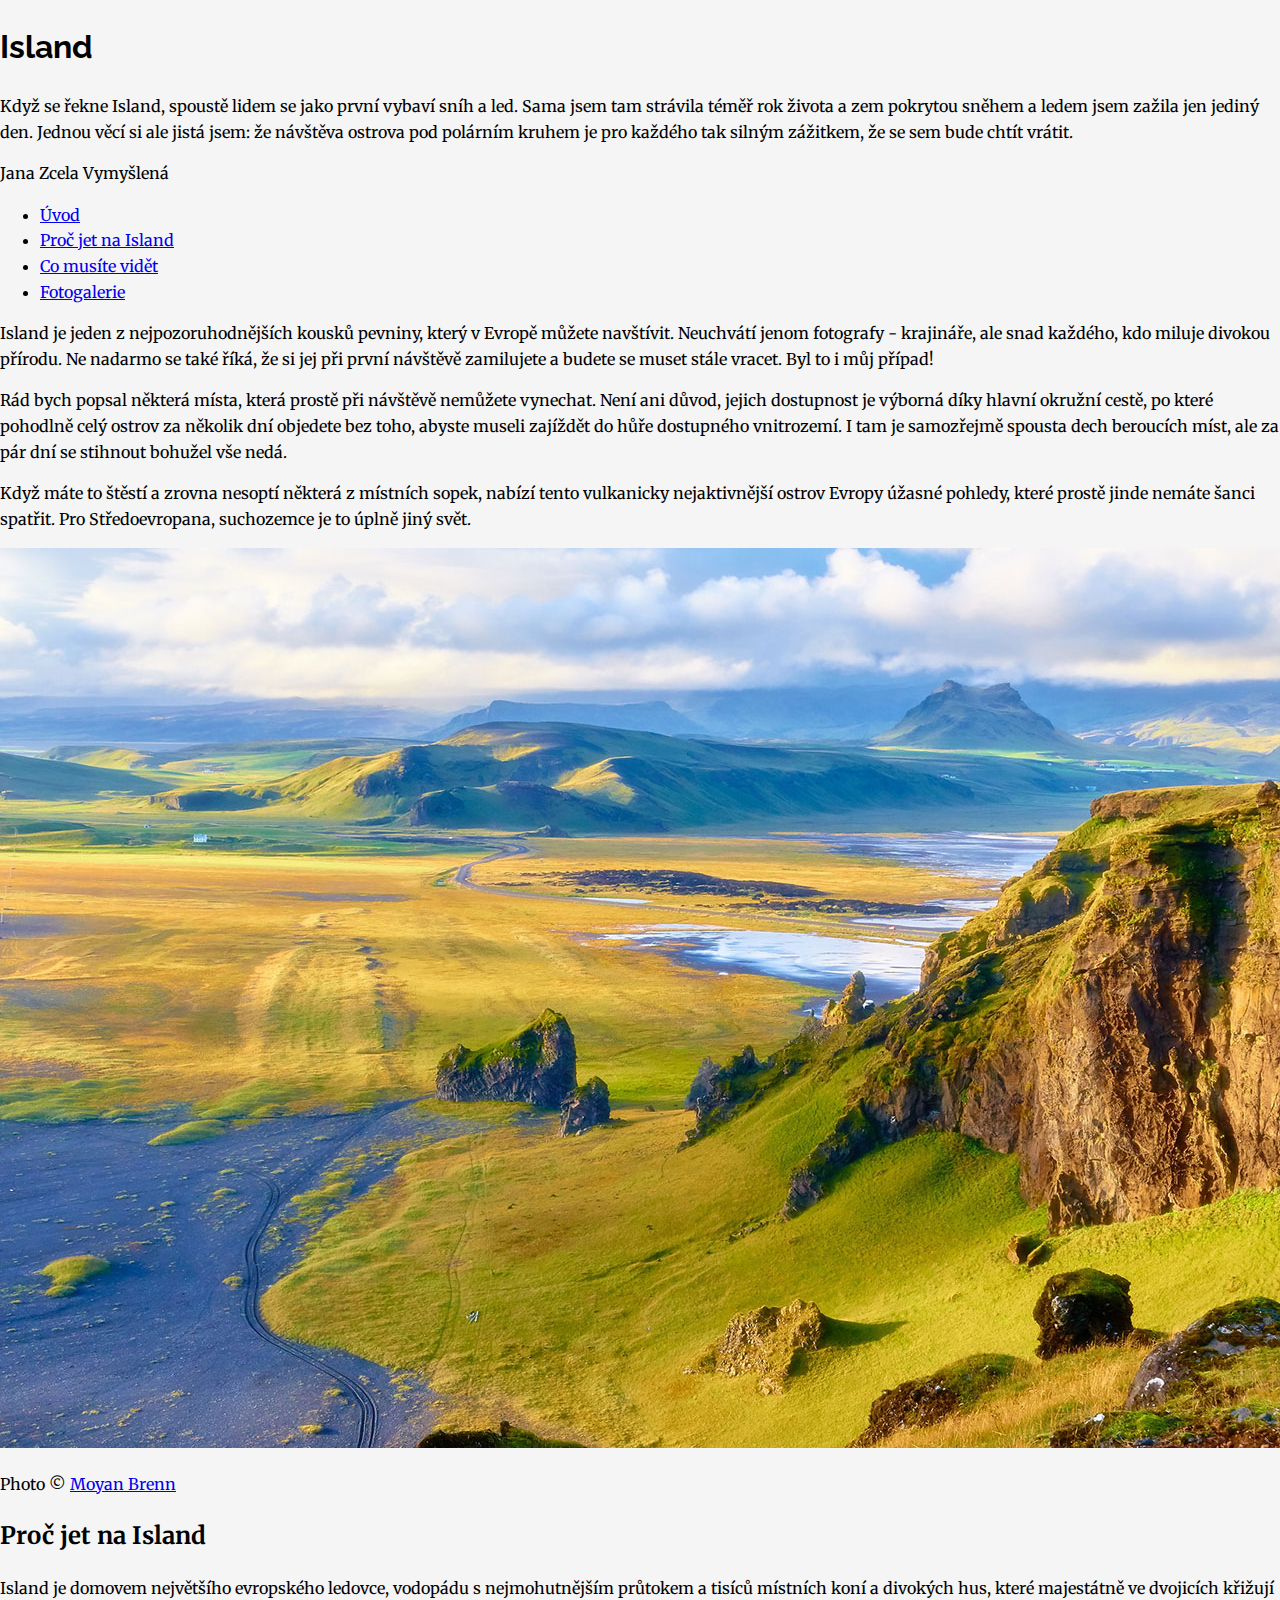
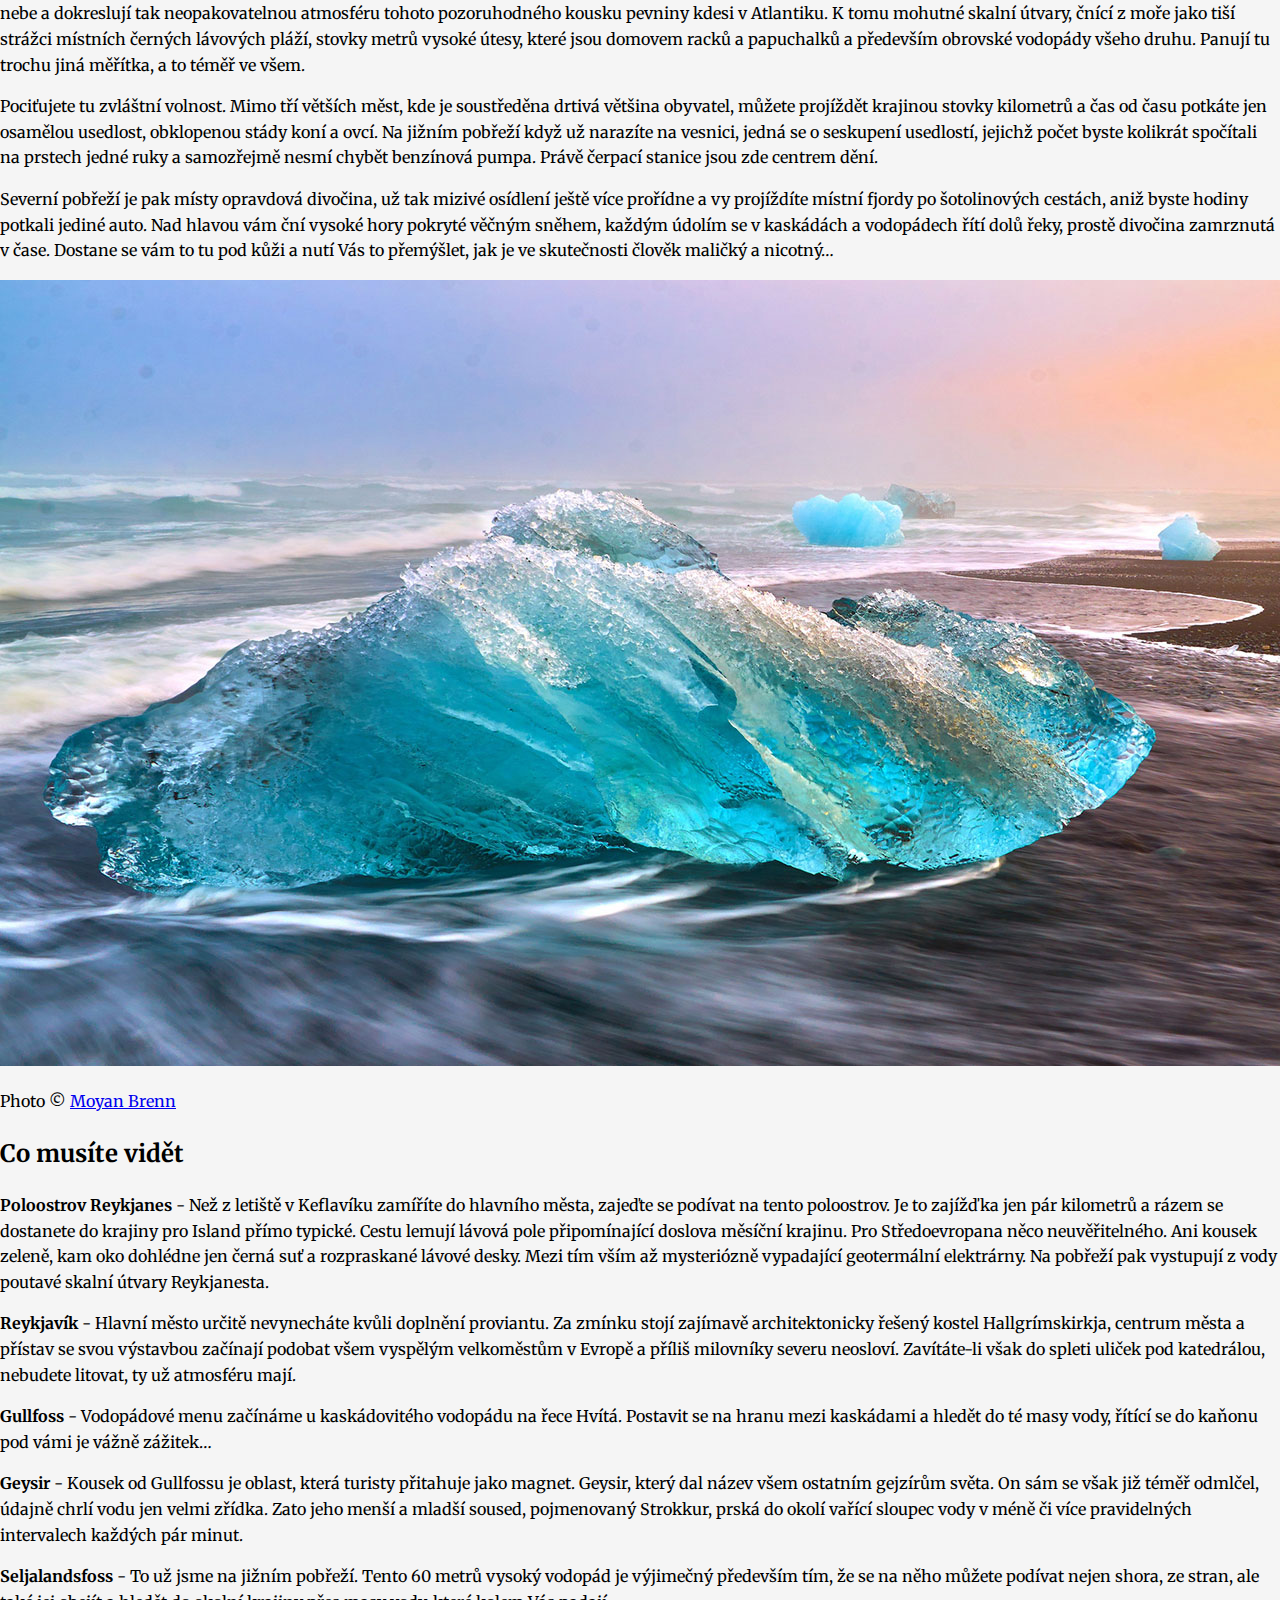
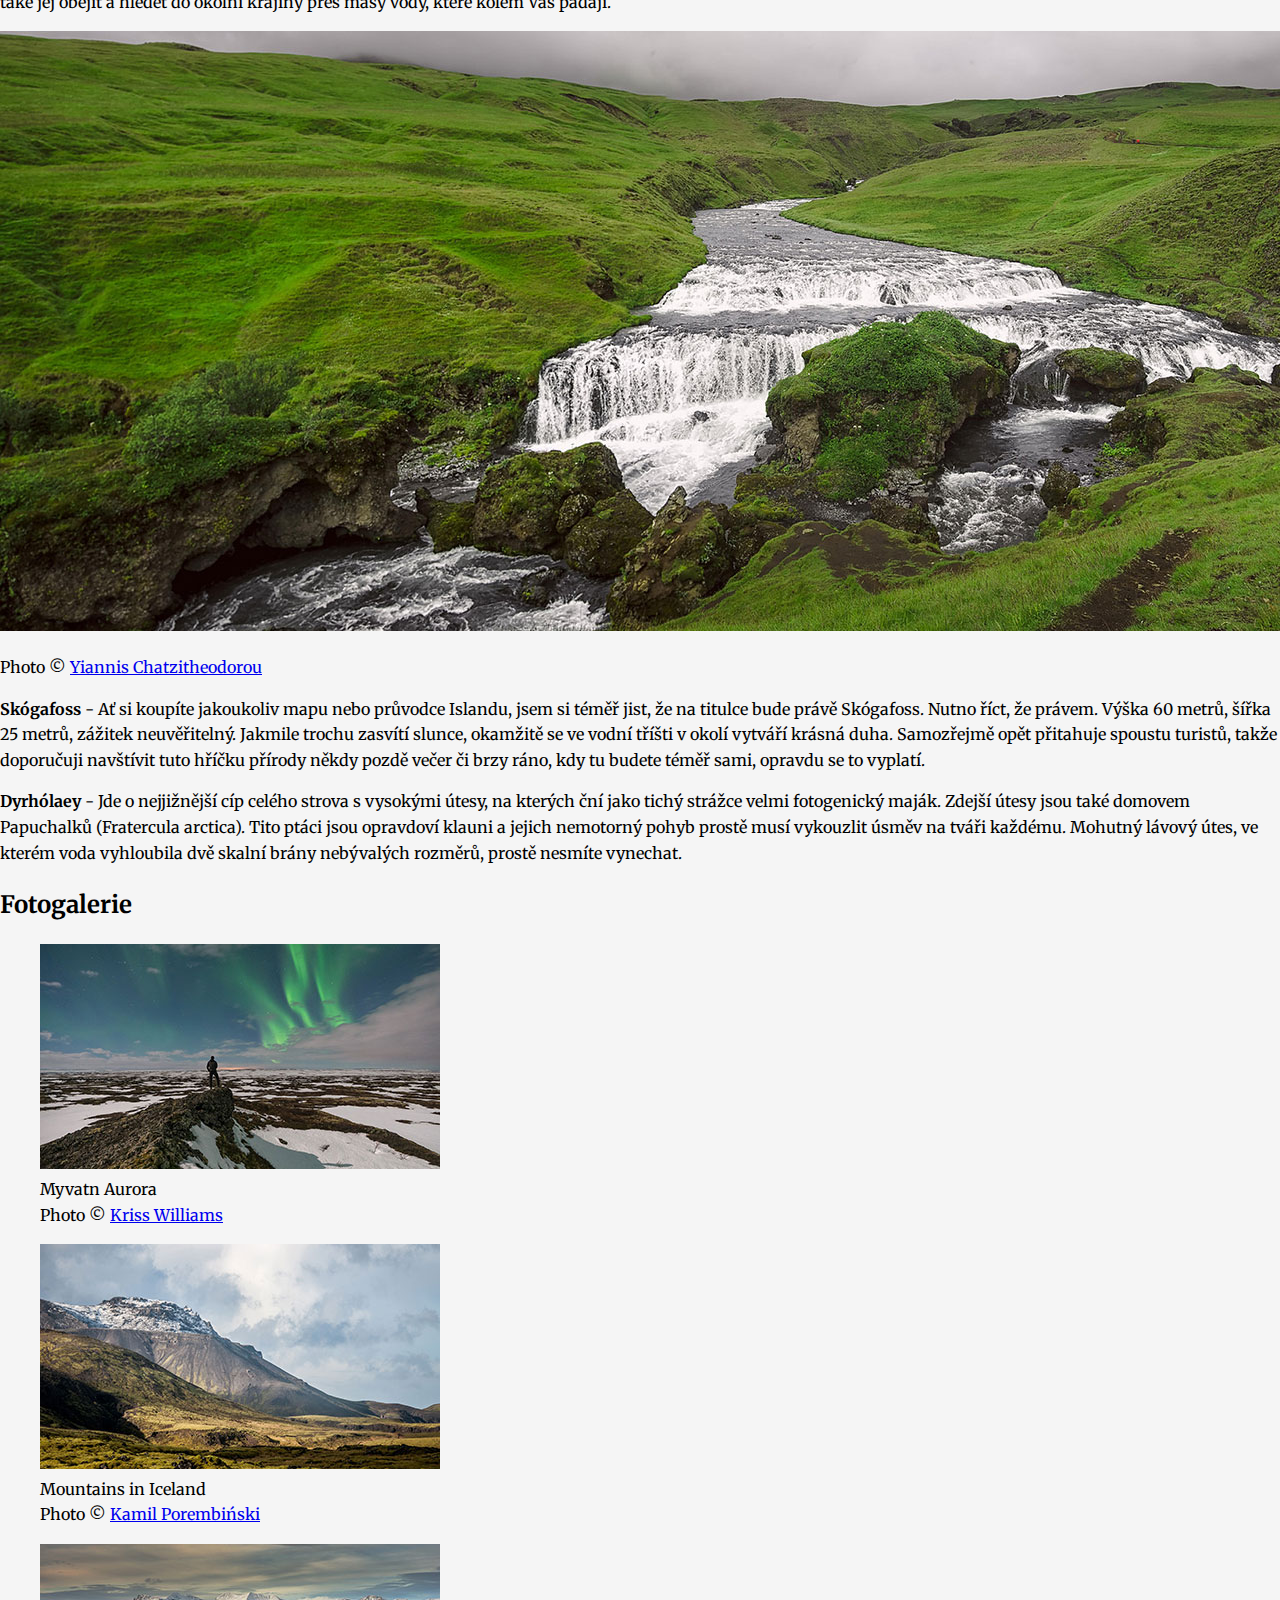
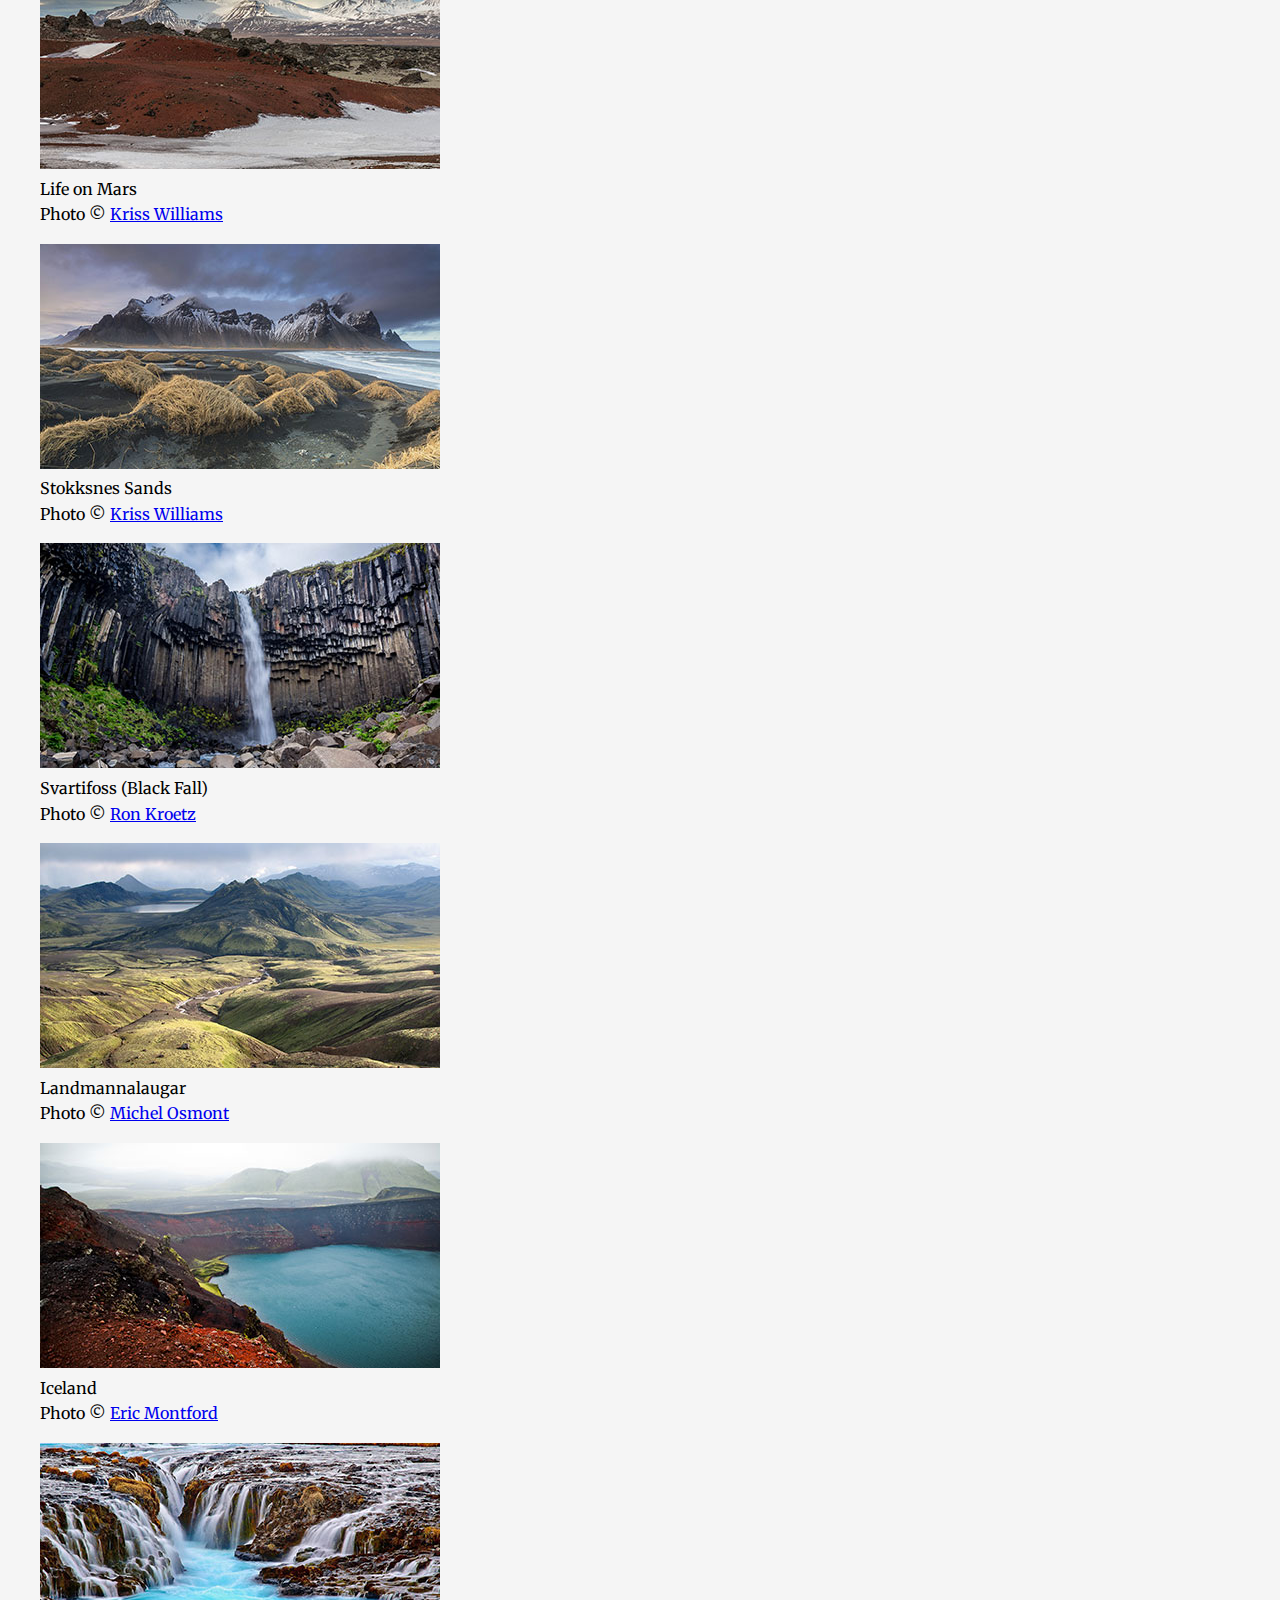
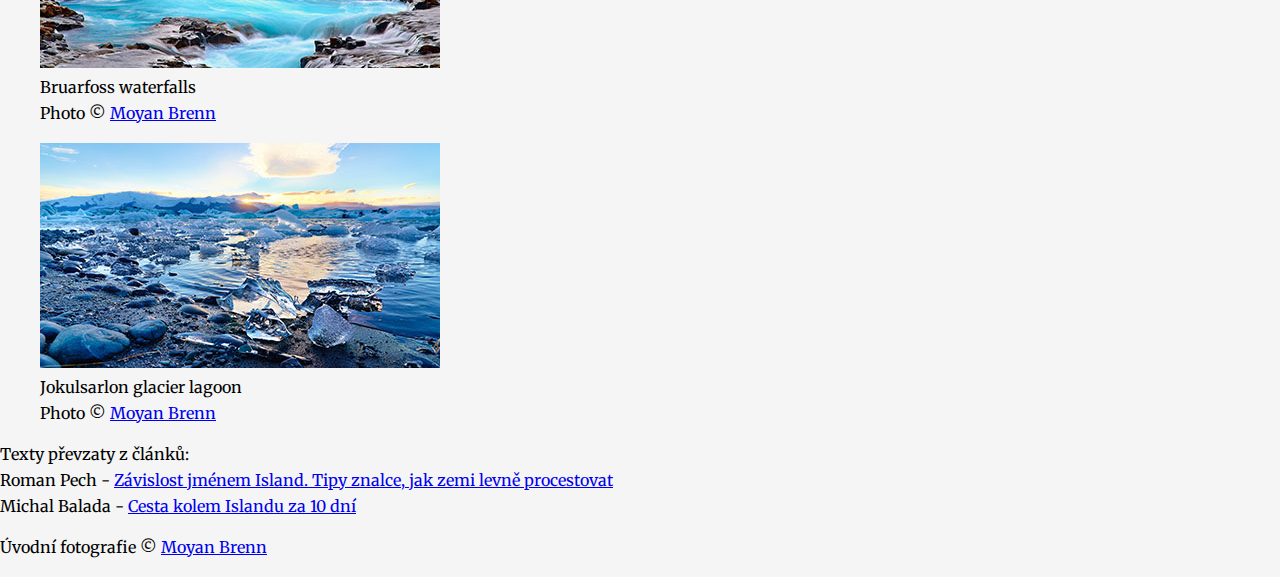
==== zadani/soft/index.html @ 51815bd0 "Initial commit" ====
<!DOCTYPE html>
<html>
    <head>
        <meta charset="utf-8">
        <meta name="viewport" content="width=device-width, initial-scale=1">
        <title>Cestování po Islandu</title>
        <link href="https://fonts.googleapis.com/css?family=Merriweather:400,400i|Raleway:400,700" rel="stylesheet">
        <link rel="stylesheet" href="style.css">
    </head>
    <body>


        <!-- hlavička -->

        <h1 class="titulek">Island</h1>

        <p class="perex">Když se řekne Island, spoustě lidem se jako první vybaví sníh a led. Sama jsem tam strávila téměř rok života a zem pokrytou sněhem a ledem jsem zažila jen jediný den. Jednou věcí si ale jistá jsem: že návštěva ostrova pod polárním kruhem je pro každého tak silným zážitkem, že se sem bude chtít vrátit.</p>

        <p class="autor">Jana Zcela Vymyšlená</p>




        <!-- menu -->

        <ul class="menu">
            <li><a href="#">Úvod</a></li>
            <li><a href="#">Proč jet na Island</a></li>
            <li><a href="#">Co musíte vidět</a></li>
            <li><a href="#">Fotogalerie</a></li>
        </ul>



        <!-- sekce Úvod -->

        <p>Island je jeden z nejpozoruhodnějších kousků pevniny, který v Evropě můžete navštívit. Neuchvátí jenom fotografy - krajináře, ale snad každého, kdo miluje divokou přírodu. Ne nadarmo se také říká, že si jej při první návštěvě zamilujete a budete se muset stále vracet. Byl to i můj případ!</p>

        <p>Rád bych popsal některá místa, která prostě při návštěvě nemůžete vynechat. Není ani důvod, jejich dostupnost je výborná díky hlavní okružní cestě, po které pohodlně celý ostrov za několik dní objedete bez toho, abyste museli zajíždět do hůře dostupného vnitrozemí. I tam je samozřejmě spousta dech beroucích míst, ale za pár dní se stihnout bohužel vše nedá.</p>

        <p>Když máte to štěstí a zrovna nesoptí některá z místních sopek, nabízí tento vulkanicky nejaktivnější ostrov Evropy úžasné pohledy, které prostě jinde nemáte šanci spatřit. Pro Středoevropana, suchozemce je to úplně jiný svět.</p>


        <img src="../../images/island1.jpg" alt="Island">
        <p class="popisek">
            Photo &copy; <a href="https://flic.kr/p/yFnyAT">Moyan Brenn</a>
        </p>


        <!-- sekce Proč -->

        <h2>Proč jet na Island</h2>

        <p>Island je domovem největšího evropského ledovce, vodopádu s nejmohutnějším průtokem a tisíců místních koní a divokých hus, které majestátně ve dvojicích křižují nebe a dokreslují tak neopakovatelnou atmosféru tohoto pozoruhodného kousku pevniny kdesi v Atlantiku. K tomu mohutné skalní útvary, čnící z moře jako tiší strážci místních černých lávových pláží, stovky metrů vysoké útesy, které jsou domovem racků a papuchalků a především obrovské vodopády všeho druhu. Panují tu trochu jiná měřítka, a to téměř ve všem.</p>

        <p>Pociťujete tu zvláštní volnost. Mimo tří větších měst, kde je soustředěna drtivá většina obyvatel, můžete projíždět krajinou stovky kilometrů a čas od času potkáte jen osamělou usedlost, obklopenou stády koní a ovcí. Na jižním pobřeží když už narazíte na vesnici, jedná se o seskupení usedlostí, jejichž počet byste kolikrát spočítali na prstech jedné ruky a samozřejmě nesmí chybět benzínová pumpa. Právě čerpací stanice jsou zde centrem dění.</p>

        <p>Severní pobřeží je pak místy opravdová divočina, už tak mizivé osídlení ještě více prořídne a vy projíždíte místní fjordy po šotolinových cestách, aniž byste hodiny potkali jediné auto. Nad hlavou vám ční vysoké hory pokryté věčným sněhem, každým údolím se v kaskádách a vodopádech řítí dolů řeky, prostě divočina zamrznutá v čase. Dostane se vám to tu pod kůži a nutí Vás to přemýšlet, jak je ve skutečnosti člověk maličký a nicotný&hellip;</p>


        <img src="../../images/island2.jpg" alt="Island">
        <p class="popisek">
            Photo &copy; <a href="https://flic.kr/p/yiAg2h">Moyan Brenn</a>
        </p>


        <!-- sekce Co musíte vidět -->

        <h2>Co musíte vidět</h2>

        <p><strong>Poloostrov Reykjanes</strong> - Než z letiště v Keflavíku zamíříte do hlavního města, zajeďte se podívat na tento poloostrov. Je to zajížďka jen pár kilometrů a rázem se dostanete do krajiny pro Island přímo typické. Cestu lemují lávová pole připomínající doslova měsíční krajinu. Pro Středoevropana něco neuvěřitelného. Ani kousek zeleně, kam oko dohlédne jen černá suť a rozpraskané lávové desky. Mezi tím vším až mysteriózně vypadající geotermální elektrárny. Na pobřeží pak vystupují z vody poutavé skalní útvary Reykjanesta.</p>

        <p><strong>Reykjavík</strong> - Hlavní město určitě nevynecháte kvůli doplnění proviantu. Za zmínku stojí zajímavě architektonicky řešený kostel Hallgrímskirkja, centrum města a přístav se svou výstavbou začínají podobat všem vyspělým velkoměstům v Evropě a příliš milovníky severu neosloví. Zavítáte-li však do spleti uliček pod katedrálou, nebudete litovat, ty už atmosféru mají.</p>

        <p><strong>Gullfoss</strong> - Vodopádové menu začínáme u kaskádovitého vodopádu na řece Hvítá. Postavit se na hranu mezi kaskádami a hledět do té masy vody, řítící se do kaňonu pod vámi je vážně zážitek&hellip;</p>

        <p><strong>Geysir</strong> - Kousek od Gullfossu je oblast, která turisty přitahuje jako magnet. Geysir, který dal název všem ostatním gejzírům světa. On sám se však již téměř odmlčel, údajně chrlí vodu jen velmi zřídka. Zato jeho menší a mladší soused, pojmenovaný Strokkur, prská do okolí vařící sloupec vody v méně či více pravidelných intervalech každých pár minut.</p>

        <p><strong>Seljalandsfoss</strong> - To už jsme na jižním pobřeží. Tento 60 metrů vysoký vodopád je výjimečný především tím, že se na něho můžete podívat nejen shora, ze stran, ale také jej obejít a hledět do okolní krajiny přes masy vody, které kolem Vás padají.</p>

        <img src="../../images/island3.jpg" alt="Island">
        <p class="popisek">
            Photo &copy; <a href="https://flic.kr/p/LfcKHP">Yiannis Chatzitheodorou</a>
        </p>


        <!-- změna strany, aby to celé bylo hezčí :) -->

        <p><strong>Skógafoss</strong> - Ať si koupíte jakoukoliv mapu nebo průvodce Islandu, jsem si téměř jist, že na titulce bude právě Skógafoss. Nutno říct, že právem. Výška 60 metrů, šířka 25 metrů, zážitek neuvěřitelný. Jakmile trochu zasvítí slunce, okamžitě se ve vodní tříšti v okolí vytváří krásná duha. Samozřejmě opět přitahuje spoustu turistů, takže doporučuji navštívit tuto hříčku přírody někdy pozdě večer či brzy ráno, kdy tu budete téměř sami, opravdu se to vyplatí.</p>

        <p><strong>Dyrhólaey</strong> - Jde o nejjižnější cíp celého strova s vysokými útesy, na kterých ční jako tichý strážce velmi fotogenický maják. Zdejší útesy jsou také domovem Papuchalků (Fratercula arctica). Tito ptáci jsou opravdoví klauni a jejich nemotorný pohyb prostě musí vykouzlit úsměv na tváři každému. Mohutný lávový útes, ve kterém voda vyhloubila dvě skalní brány nebývalých rozměrů, prostě nesmíte vynechat.</p>



        <!-- sekce Fotogalerie -->

        <h2>Fotogalerie</h2>

        <section class="galerie">

            <figure class="foto">
                <img src="../../images/nahled1.jpg" alt="Myvatn Aurora">
                <figcaption class="popisek">
                    Myvatn Aurora<br>
                    <span class="popisek-copy">Photo &copy; <a href="https://flic.kr/p/GN5utm">Kriss Williams</a></span>
                </figcaption>
            </figure>

            <figure class="foto">
                <img src="../../images/nahled2.jpg" alt="Mountains in Iceland">
                <figcaption class="popisek">
                    Mountains in Iceland<br>
                    <span class="popisek-copy">Photo &copy; <a href="https://flic.kr/p/qCC5fd">Kamil Porembiński</a></span>
                </figcaption>
            </figure>

            <figure class="foto">
                <img src="../../images/nahled3.jpg" alt="Life on Mars">
                <figcaption class="popisek">
                    Life on Mars<br>
                    <span class="popisek-copy">Photo &copy; <a href="https://flic.kr/p/DrxutX">Kriss Williams</a></span>
                </figcaption>
            </figure>

            <figure class="foto">
                <img src="../../images/nahled4.jpg" alt="Stokksnes Sands">
                <figcaption class="popisek">
                    Stokksnes Sands<br>
                    <span class="popisek-copy">Photo &copy; <a href="https://flic.kr/p/vzopTG">Kriss Williams</a></span>
                </figcaption>
            </figure>

            <figure class="foto">
                <img src="../../images/nahled5.jpg" alt="Svartifoss (Black Fall)">
                <figcaption class="popisek">
                    Svartifoss (Black Fall)<br>
                    <span class="popisek-copy">Photo &copy; <a href="https://flic.kr/p/v5Butv">Ron Kroetz</a></span>
                </figcaption>
            </figure>

            <figure class="foto">
                <img src="../../images/nahled6.jpg" alt="Landmannalaugar">
                <figcaption class="popisek">
                    Landmannalaugar<br>
                    <span class="popisek-copy">Photo &copy; <a href="https://flic.kr/p/2SWHDd">Michel Osmont</a></span>
                </figcaption>
            </figure>

            <figure class="foto">
                <img src="../../images/nahled7.jpg" alt="Iceland">
                <figcaption class="popisek">
                    Iceland<br>
                    <span class="popisek-copy">Photo &copy; <a href="https://flic.kr/p/aaqZLk">Eric Montford</a></span>
                </figcaption>
            </figure>

            <figure class="foto">
                <img src="../../images/nahled8.jpg" alt="Bruarfoss waterfalls">
                <figcaption class="popisek">
                    Bruarfoss waterfalls<br>
                    <span class="popisek-copy">Photo &copy; <a href="https://flic.kr/p/nuUQM7">Moyan Brenn</a></span>
                </figcaption>
            </figure>

            <figure class="foto">
                <img src="../../images/nahled9.jpg" alt="Jokulsarlon glacier lagoon">
                <figcaption class="popisek">
                    Jokulsarlon glacier lagoon<br>
                    <span class="popisek-copy">Photo &copy; <a href="https://flic.kr/p/getEgS">Moyan Brenn</a></span>
                </figcaption>
            </figure>

        </section><!-- konec .galerie -->



        <!-- patička -->

        <p>
            Texty převzaty z článků:<br>
            Roman Pech - <a href="http://cestovani.idnes.cz/island-a-roman-pech-0nh-/kolem-sveta.aspx?c=A140519_125122_kolem-sveta_tom">Závislost jménem Island. Tipy znalce, jak zemi levně procestovat</a><br>
            Michal Balada - <a href="http://www.pohora.cz/tipy-na-vylety/16352-cesta-kolem-islandu-za-10-dni/">Cesta kolem Islandu za 10 dní</a>
        </p>
        <p>
            Úvodní fotografie &copy; <a href="https://flic.kr/p/gett4S">Moyan Brenn</a>
        </p>


    </body>
</html>
---- zadani/soft/style.css ----
/* nejsme vcerejsi, pouzivame moderni box model */
*, ::after, ::before { box-sizing: border-box; }

/*
 BARVY
 pozadi           #f5f5f5
 dekorace nadpisů #629edb
*/


body {
    margin: 0;
    padding: 0;
    background-color: #f5f5f5;
    font-family: 'Merriweather', serif;
    font-size: 16px;
    line-height: 1.6;
}


/* HLAVICKA */

.titulek {
    font-family: 'Raleway', serif;
}


/* MENU */




/* OBSAH */




/* FOTOGALERIE */




/* PATICKA */
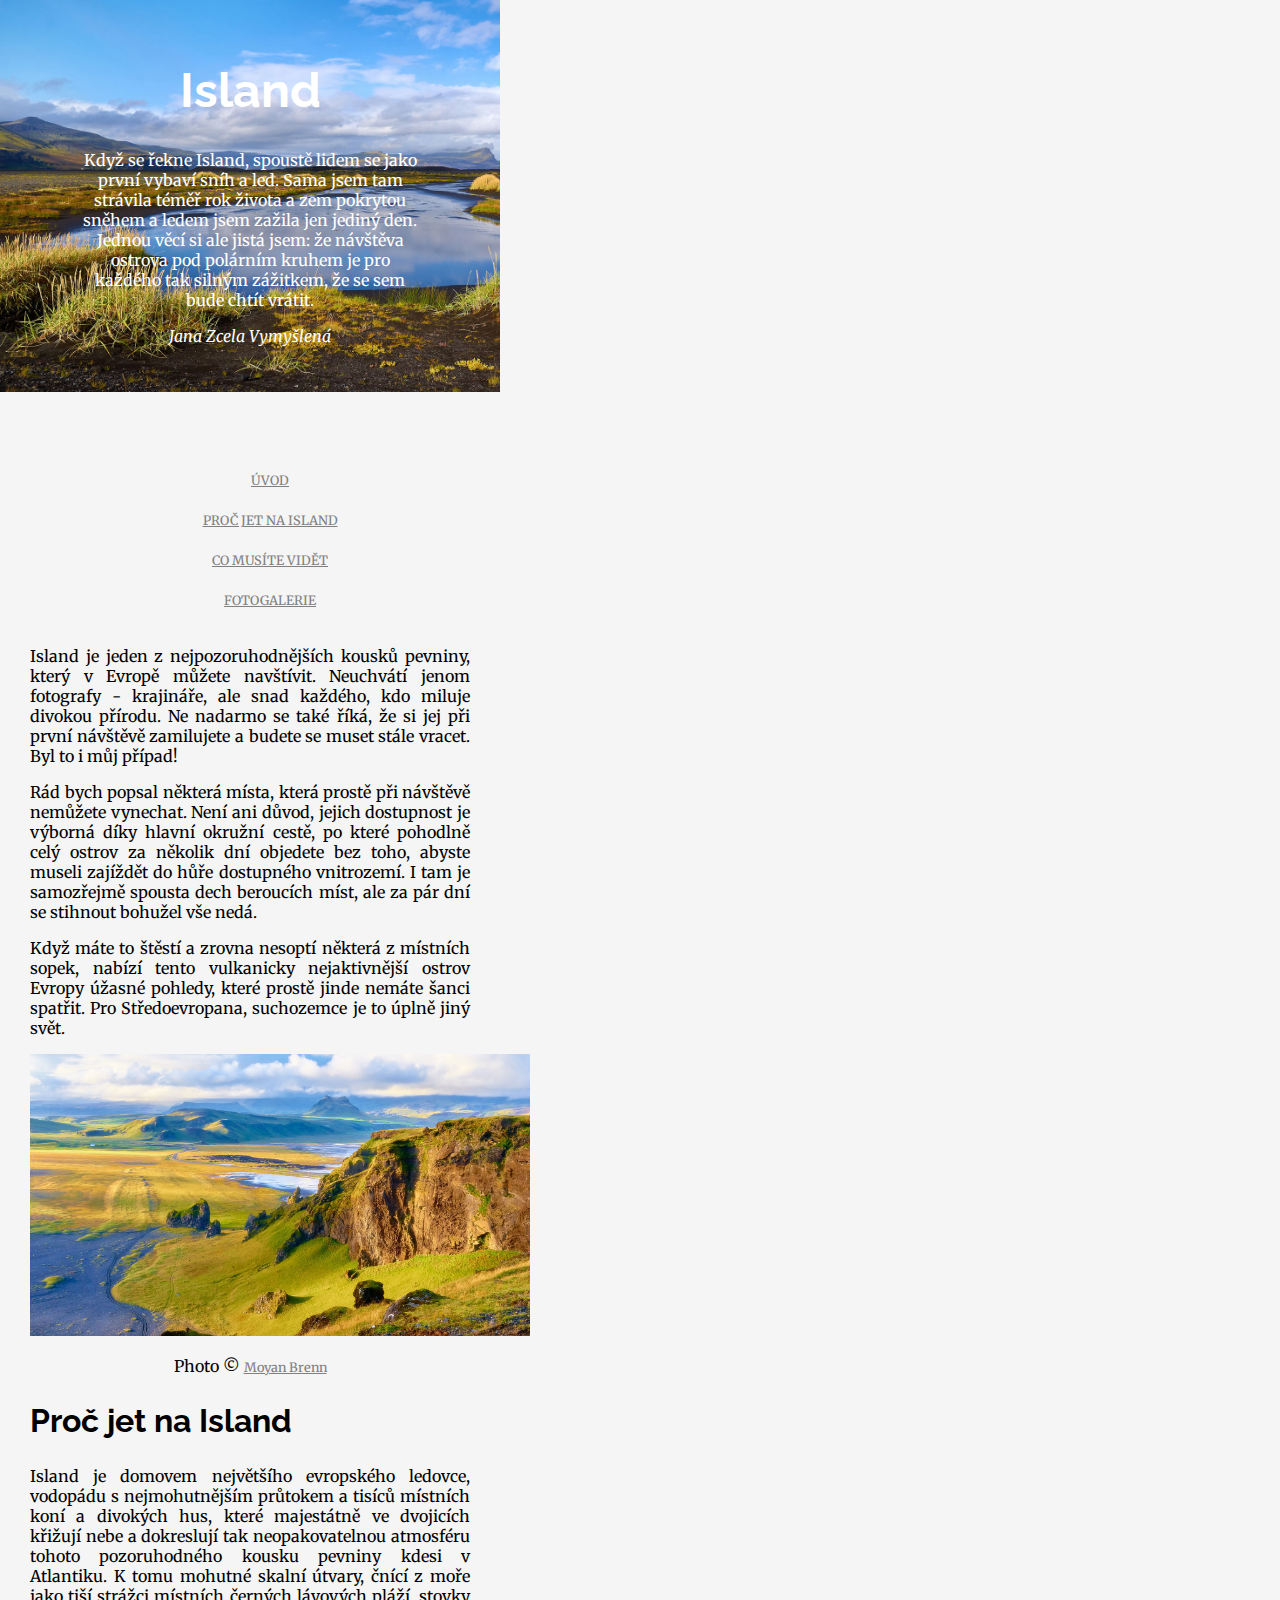
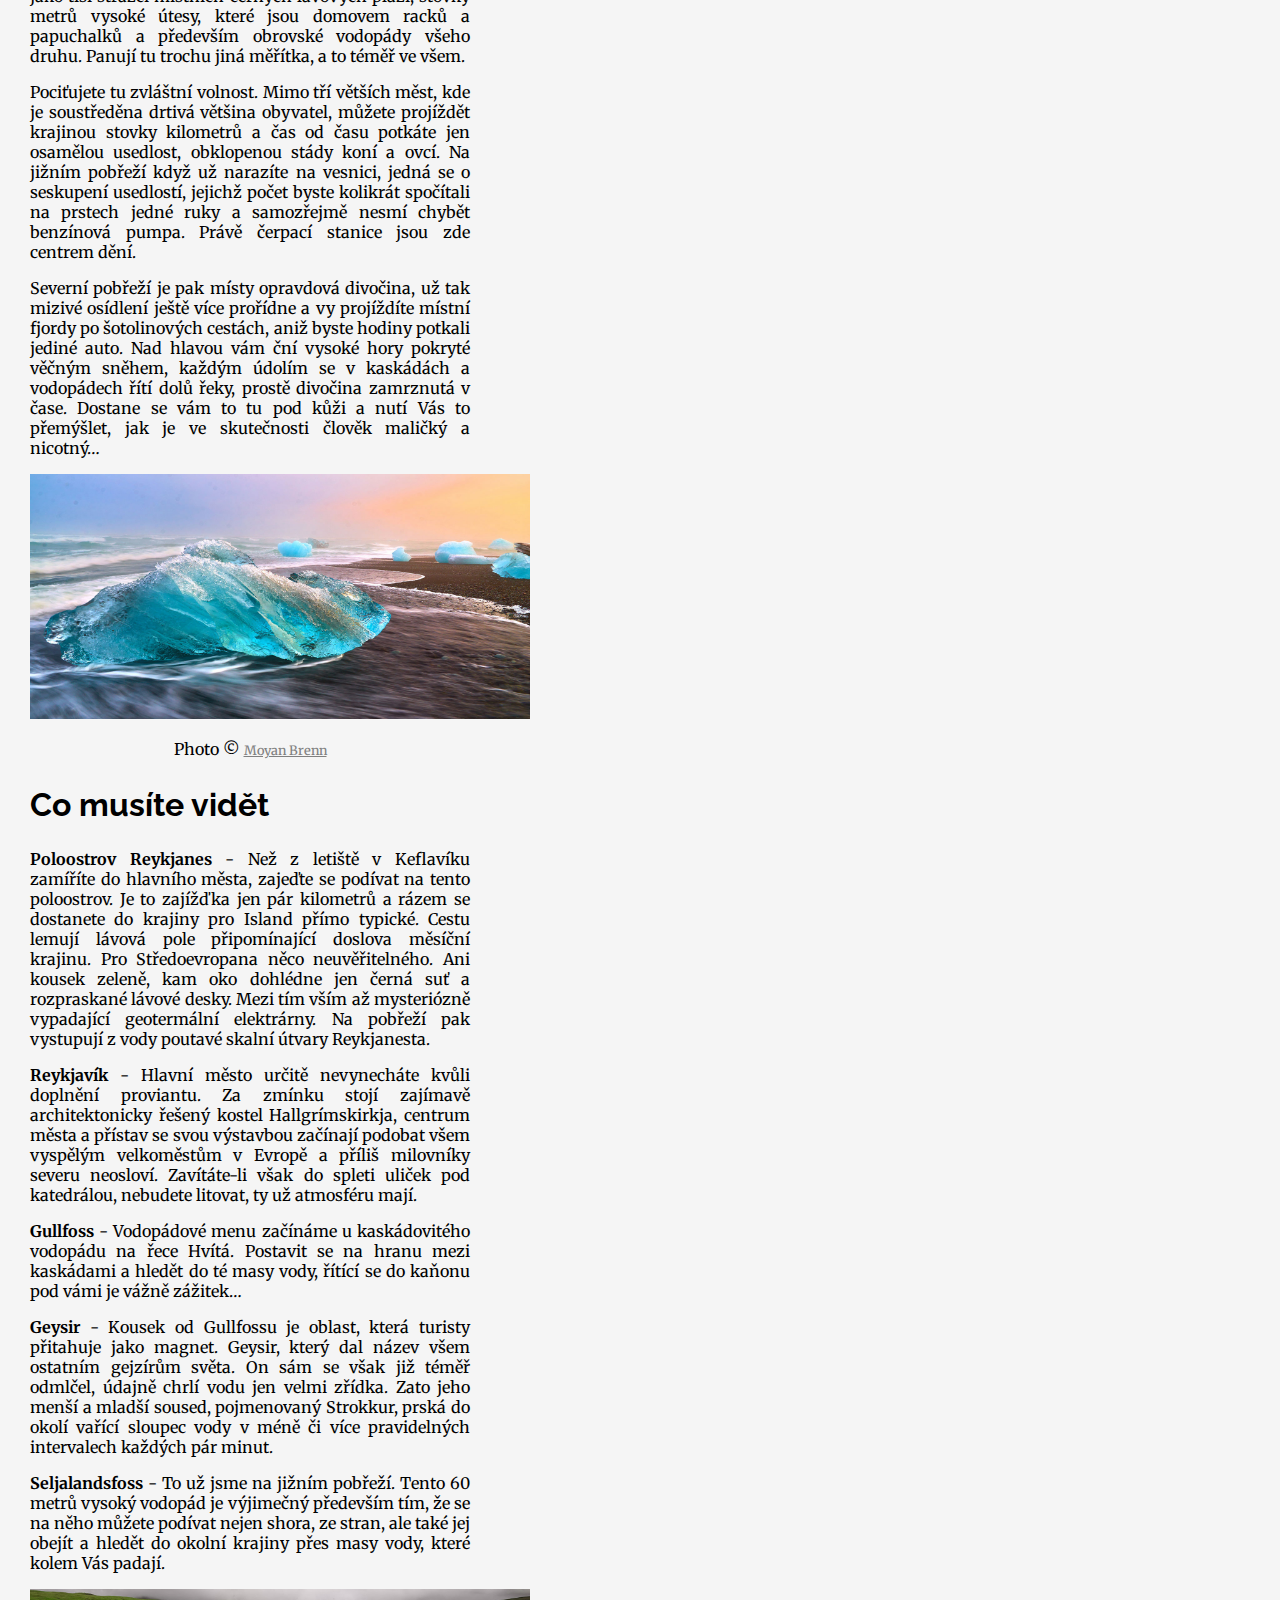
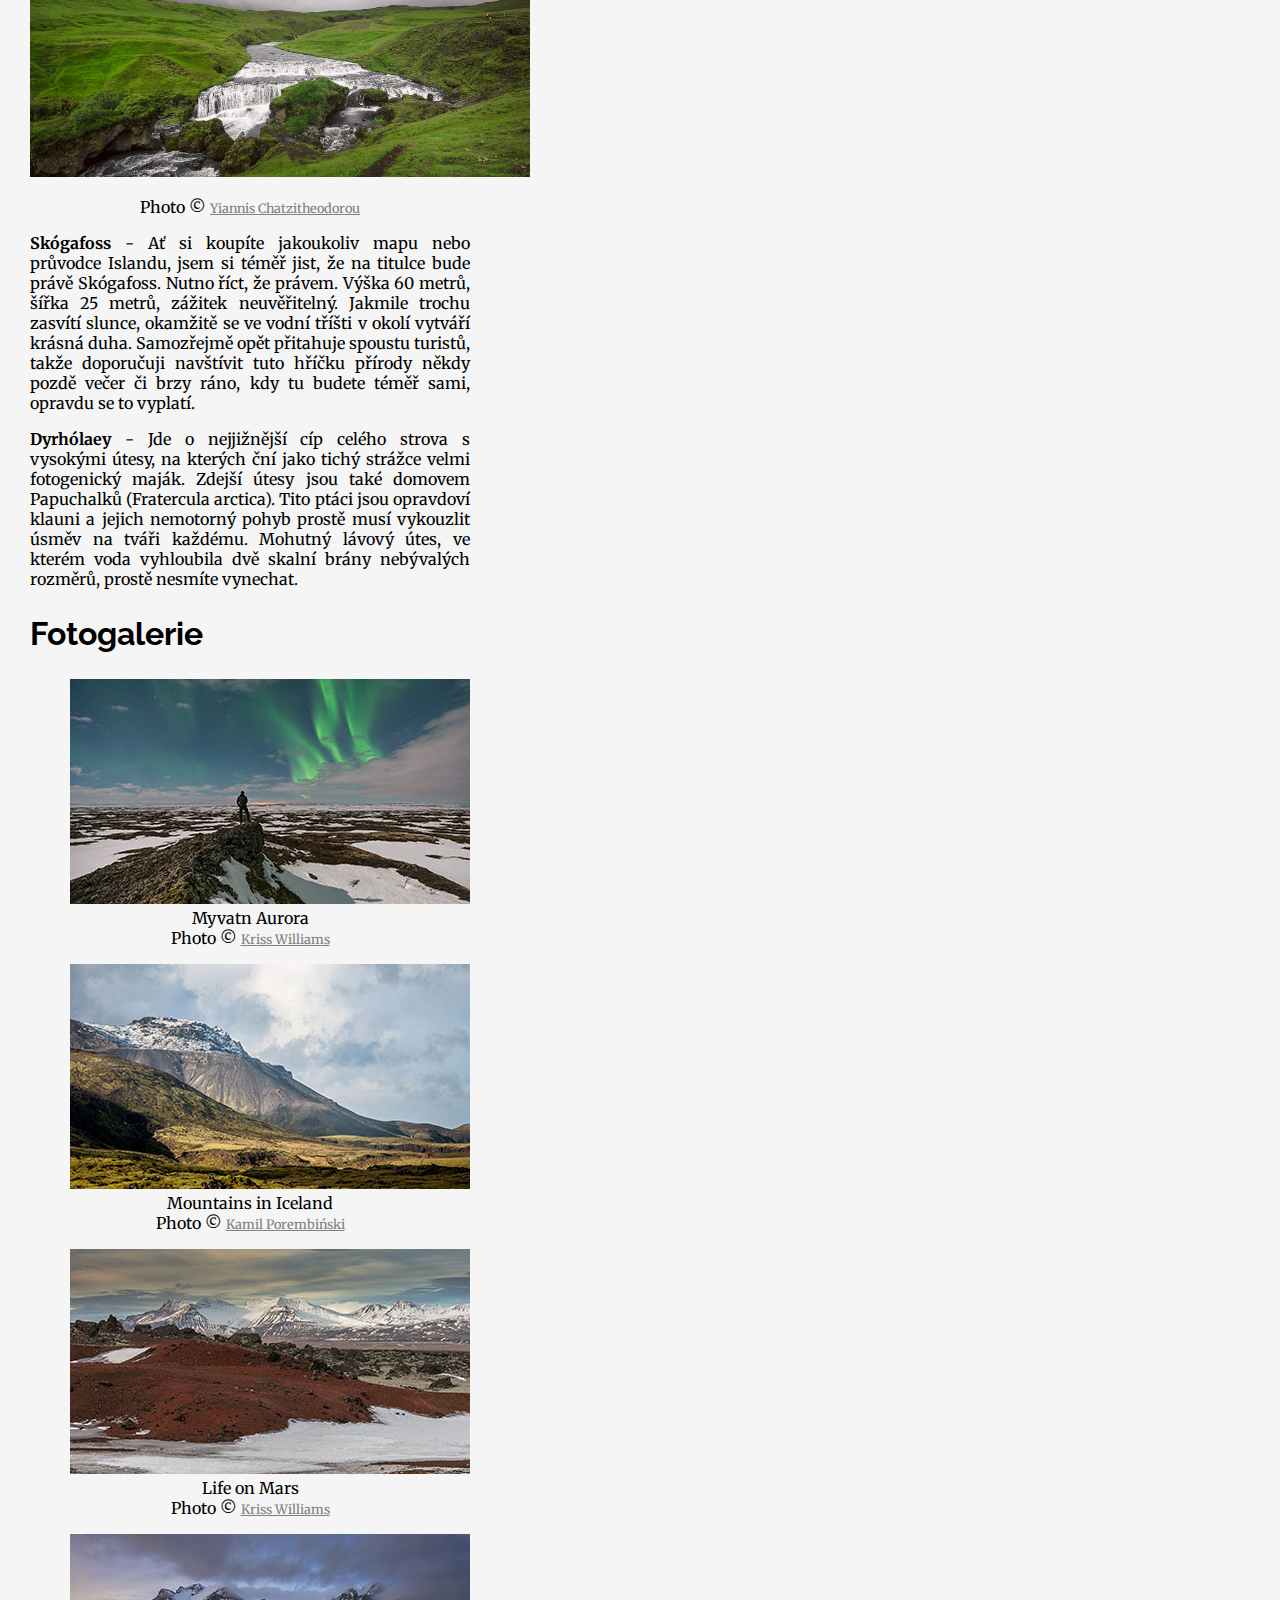
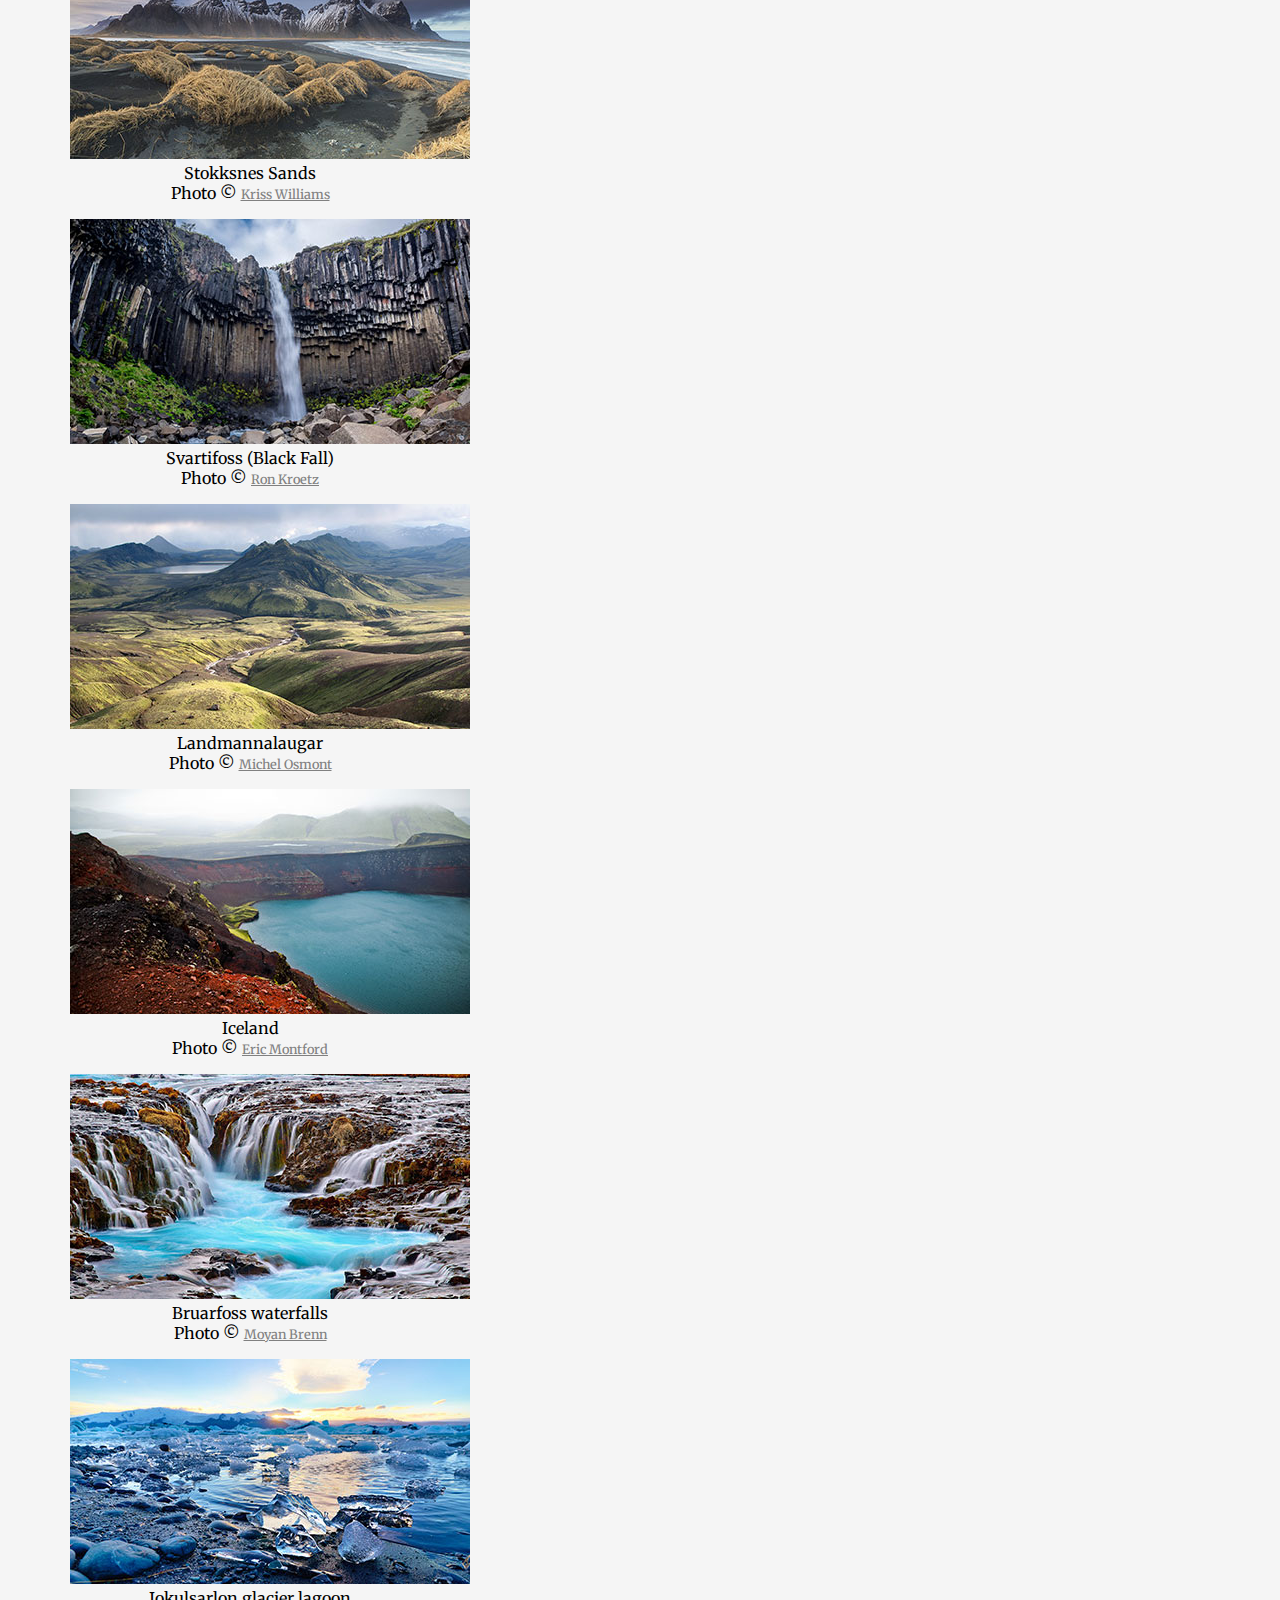
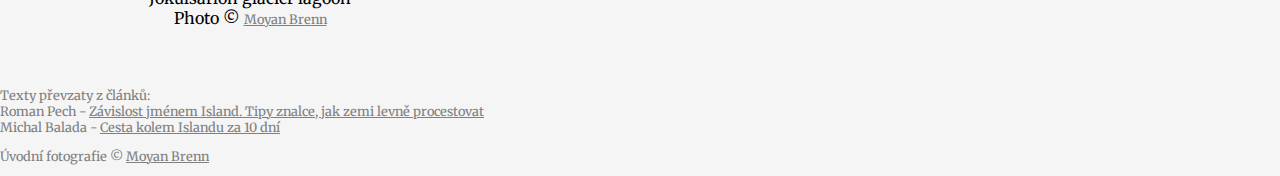
==== commit faacc553: "rozpracovane" ====
--- a/zadani/soft/index.html
+++ b/zadani/soft/index.html
@@ -7,30 +7,35 @@
         <link href="https://fonts.googleapis.com/css?family=Merriweather:400,400i|Raleway:400,700" rel="stylesheet">
         <link rel="stylesheet" href="style.css">
     </head>
-    <body>
 
 
         <!-- hlavička -->
-
+   <header> 
         <h1 class="titulek">Island</h1>
 
         <p class="perex">Když se řekne Island, spoustě lidem se jako první vybaví sníh a led. Sama jsem tam strávila téměř rok života a zem pokrytou sněhem a ledem jsem zažila jen jediný den. Jednou věcí si ale jistá jsem: že návštěva ostrova pod polárním kruhem je pro každého tak silným zážitkem, že se sem bude chtít vrátit.</p>
 
+       
         <p class="autor">Jana Zcela Vymyšlená</p>
-
+    </header>
 
 
 
         <!-- menu -->
+    <main>
+
+    <nav>
 
         <ul class="menu">
             <li><a href="#">Úvod</a></li>
-            <li><a href="#">Proč jet na Island</a></li>
-            <li><a href="#">Co musíte vidět</a></li>
-            <li><a href="#">Fotogalerie</a></li>
+            <li><a href="#proc">Proč jet na Island</a></li>
+            <li><a href="#videt">Co musíte vidět</a></li>
+            <li><a href="#galerie">Fotogalerie</a></li>
         </ul>
-
-
+    
+    </nav> 
+
+    <article id="uvod" class="uvod">
 
         <!-- sekce Úvod -->
 
@@ -39,15 +44,17 @@
         <p>Rád bych popsal některá místa, která prostě při návštěvě nemůžete vynechat. Není ani důvod, jejich dostupnost je výborná díky hlavní okružní cestě, po které pohodlně celý ostrov za několik dní objedete bez toho, abyste museli zajíždět do hůře dostupného vnitrozemí. I tam je samozřejmě spousta dech beroucích míst, ale za pár dní se stihnout bohužel vše nedá.</p>
 
         <p>Když máte to štěstí a zrovna nesoptí některá z místních sopek, nabízí tento vulkanicky nejaktivnější ostrov Evropy úžasné pohledy, které prostě jinde nemáte šanci spatřit. Pro Středoevropana, suchozemce je to úplně jiný svět.</p>
-
-
-        <img src="../../images/island1.jpg" alt="Island">
+    
+    </article>
+    
+        <img src="../../images/island1.jpg" class="obr" alt="Island">
         <p class="popisek">
             Photo &copy; <a href="https://flic.kr/p/yFnyAT">Moyan Brenn</a>
         </p>
-
+    
 
         <!-- sekce Proč -->
+    <article id="proc" class="proc">
 
         <h2>Proč jet na Island</h2>
 
@@ -56,15 +63,18 @@
         <p>Pociťujete tu zvláštní volnost. Mimo tří větších měst, kde je soustředěna drtivá většina obyvatel, můžete projíždět krajinou stovky kilometrů a čas od času potkáte jen osamělou usedlost, obklopenou stády koní a ovcí. Na jižním pobřeží když už narazíte na vesnici, jedná se o seskupení usedlostí, jejichž počet byste kolikrát spočítali na prstech jedné ruky a samozřejmě nesmí chybět benzínová pumpa. Právě čerpací stanice jsou zde centrem dění.</p>
 
         <p>Severní pobřeží je pak místy opravdová divočina, už tak mizivé osídlení ještě více prořídne a vy projíždíte místní fjordy po šotolinových cestách, aniž byste hodiny potkali jediné auto. Nad hlavou vám ční vysoké hory pokryté věčným sněhem, každým údolím se v kaskádách a vodopádech řítí dolů řeky, prostě divočina zamrznutá v čase. Dostane se vám to tu pod kůži a nutí Vás to přemýšlet, jak je ve skutečnosti člověk maličký a nicotný&hellip;</p>
-
-
-        <img src="../../images/island2.jpg" alt="Island">
+    
+    </article>
+
+    
+        <img src="../../images/island2.jpg" class="obr" alt="Island">
         <p class="popisek">
             Photo &copy; <a href="https://flic.kr/p/yiAg2h">Moyan Brenn</a>
         </p>
-
+    
 
         <!-- sekce Co musíte vidět -->
+    <article id="videt" class="videt">
 
         <h2>Co musíte vidět</h2>
 
@@ -78,7 +88,7 @@
 
         <p><strong>Seljalandsfoss</strong> - To už jsme na jižním pobřeží. Tento 60 metrů vysoký vodopád je výjimečný především tím, že se na něho můžete podívat nejen shora, ze stran, ale také jej obejít a hledět do okolní krajiny přes masy vody, které kolem Vás padají.</p>
 
-        <img src="../../images/island3.jpg" alt="Island">
+        <img src="../../images/island3.jpg" class="obr" alt="Island">
         <p class="popisek">
             Photo &copy; <a href="https://flic.kr/p/LfcKHP">Yiannis Chatzitheodorou</a>
         </p>
@@ -90,13 +100,13 @@
 
         <p><strong>Dyrhólaey</strong> - Jde o nejjižnější cíp celého strova s vysokými útesy, na kterých ční jako tichý strážce velmi fotogenický maják. Zdejší útesy jsou také domovem Papuchalků (Fratercula arctica). Tito ptáci jsou opravdoví klauni a jejich nemotorný pohyb prostě musí vykouzlit úsměv na tváři každému. Mohutný lávový útes, ve kterém voda vyhloubila dvě skalní brány nebývalých rozměrů, prostě nesmíte vynechat.</p>
 
-
+    </article>
 
         <!-- sekce Fotogalerie -->
 
         <h2>Fotogalerie</h2>
 
-        <section class="galerie">
+        <section id="galerie" class="galerie">
 
             <figure class="foto">
                 <img src="../../images/nahled1.jpg" alt="Myvatn Aurora">
@@ -172,10 +182,10 @@
 
         </section><!-- konec .galerie -->
 
-
+    </main>
 
         <!-- patička -->
-
+    <footer>
         <p>
             Texty převzaty z článků:<br>
             Roman Pech - <a href="http://cestovani.idnes.cz/island-a-roman-pech-0nh-/kolem-sveta.aspx?c=A140519_125122_kolem-sveta_tom">Závislost jménem Island. Tipy znalce, jak zemi levně procestovat</a><br>
@@ -184,7 +194,7 @@
         <p>
             Úvodní fotografie &copy; <a href="https://flic.kr/p/gett4S">Moyan Brenn</a>
         </p>
-
+    </footer>
 
     </body>
 </html>
--- a/zadani/soft/style.css
+++ b/zadani/soft/style.css
@@ -11,33 +11,97 @@
 body {
     margin: 0;
     padding: 0;
+    width: 500px;
     background-color: #f5f5f5;
     font-family: 'Merriweather', serif;
     font-size: 16px;
-    line-height: 1.6;
+    text-align: left;
 }
 
+h2 {
+    font-family: 'Raleway', serif;
+    font-size: 2rem;
+}
+
+.obr {
+    width: 500px;
+}
 
 /* HLAVICKA */
 
+header {
+    text-align: center;
+    color: white;
+    background-image: url("../../images/island-hlavicka.jpg");
+    max-height: 800px;
+    background-repeat: no-repeat;
+    background-size: cover;
+    padding-top: 30px;
+    padding-bottom: 30px;
+}
+    
+
+
+
 .titulek {
     font-family: 'Raleway', serif;
+    font-size: 3rem;
 }
 
+.perex {
+    font-size: 1rem;
+    padding-left: 80px;
+    padding-right: 80px;
+   /* padding-bottom: 20px;
+    border-bottom: 2px solid white;*/
+    
+}
 
+.autor {
+    font-size: 1rem;
+    font-style: italic;
+}
+/* MAIN */
+main {
+    width: 100%;
+    padding: 30px;
+    text-align: justify;
+}
 /* MENU */
+.menu {
+text-align: center;
+font-size: 2rem;
+text-transform:uppercase;
+list-style-type: none;
 
+}
 
 
 
 /* OBSAH */
+.uvod {
 
-
+}
+ .popisek {
+     text-align: center;
+ }
 
 
 /* FOTOGALERIE */
+.galerie {
+display: block;
+}
 
+.foto {
+width: auto;
+
+}
 
 
 
 /* PATICKA */
+footer, a {
+    font-size: 0.8rem;
+    color: grey;
+    text-align:left;
+}
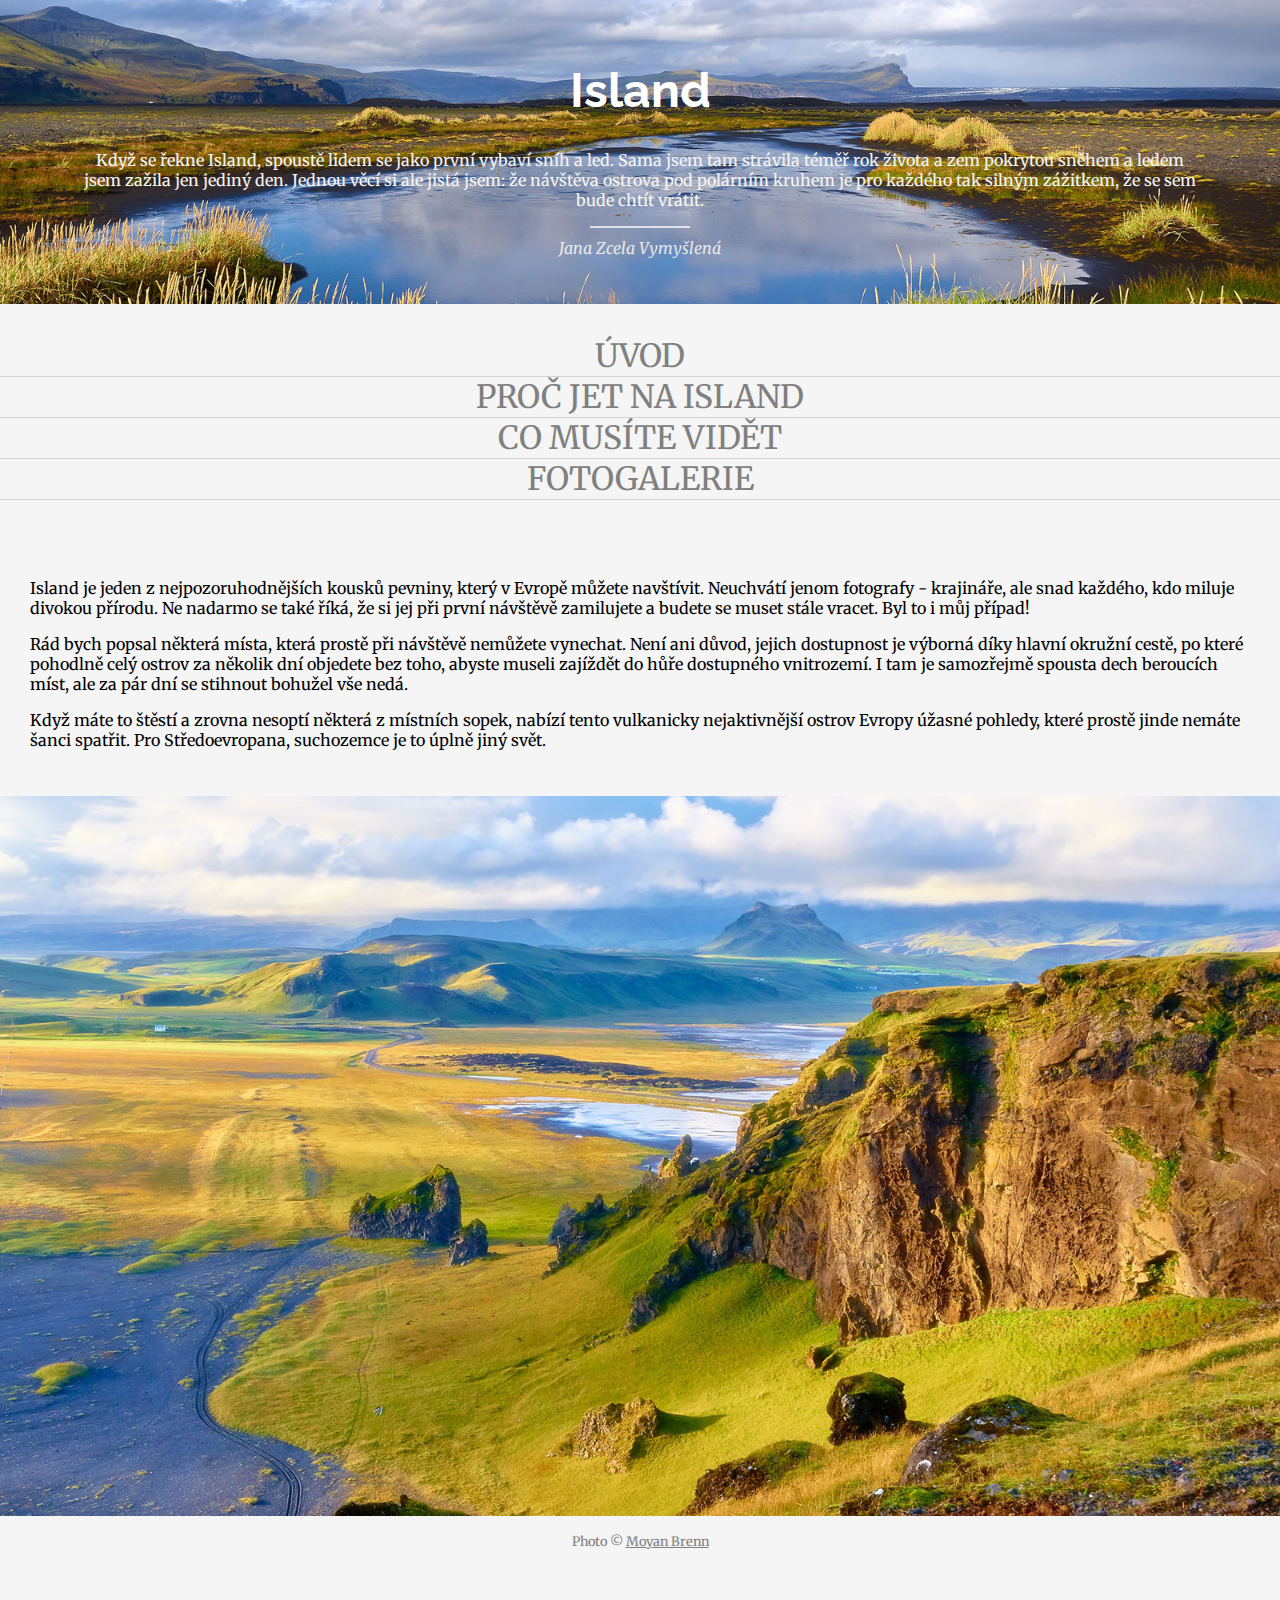
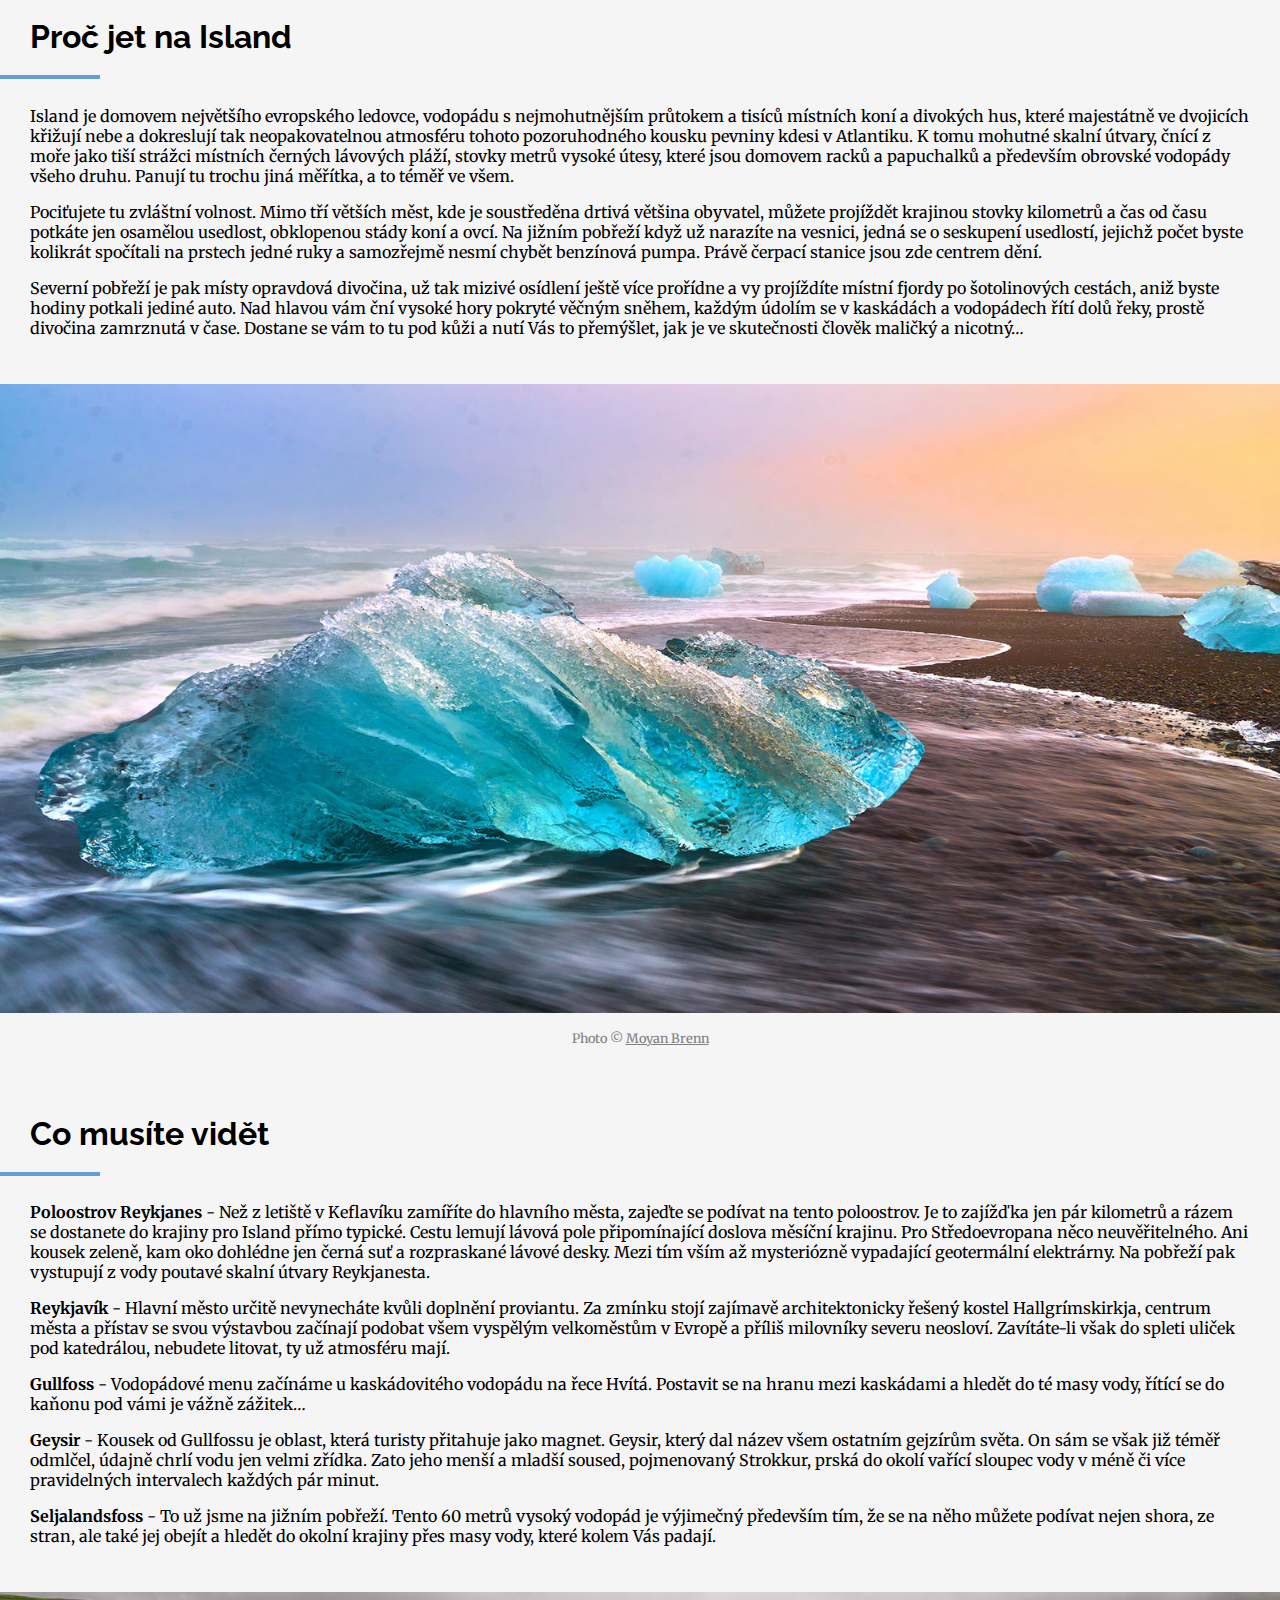
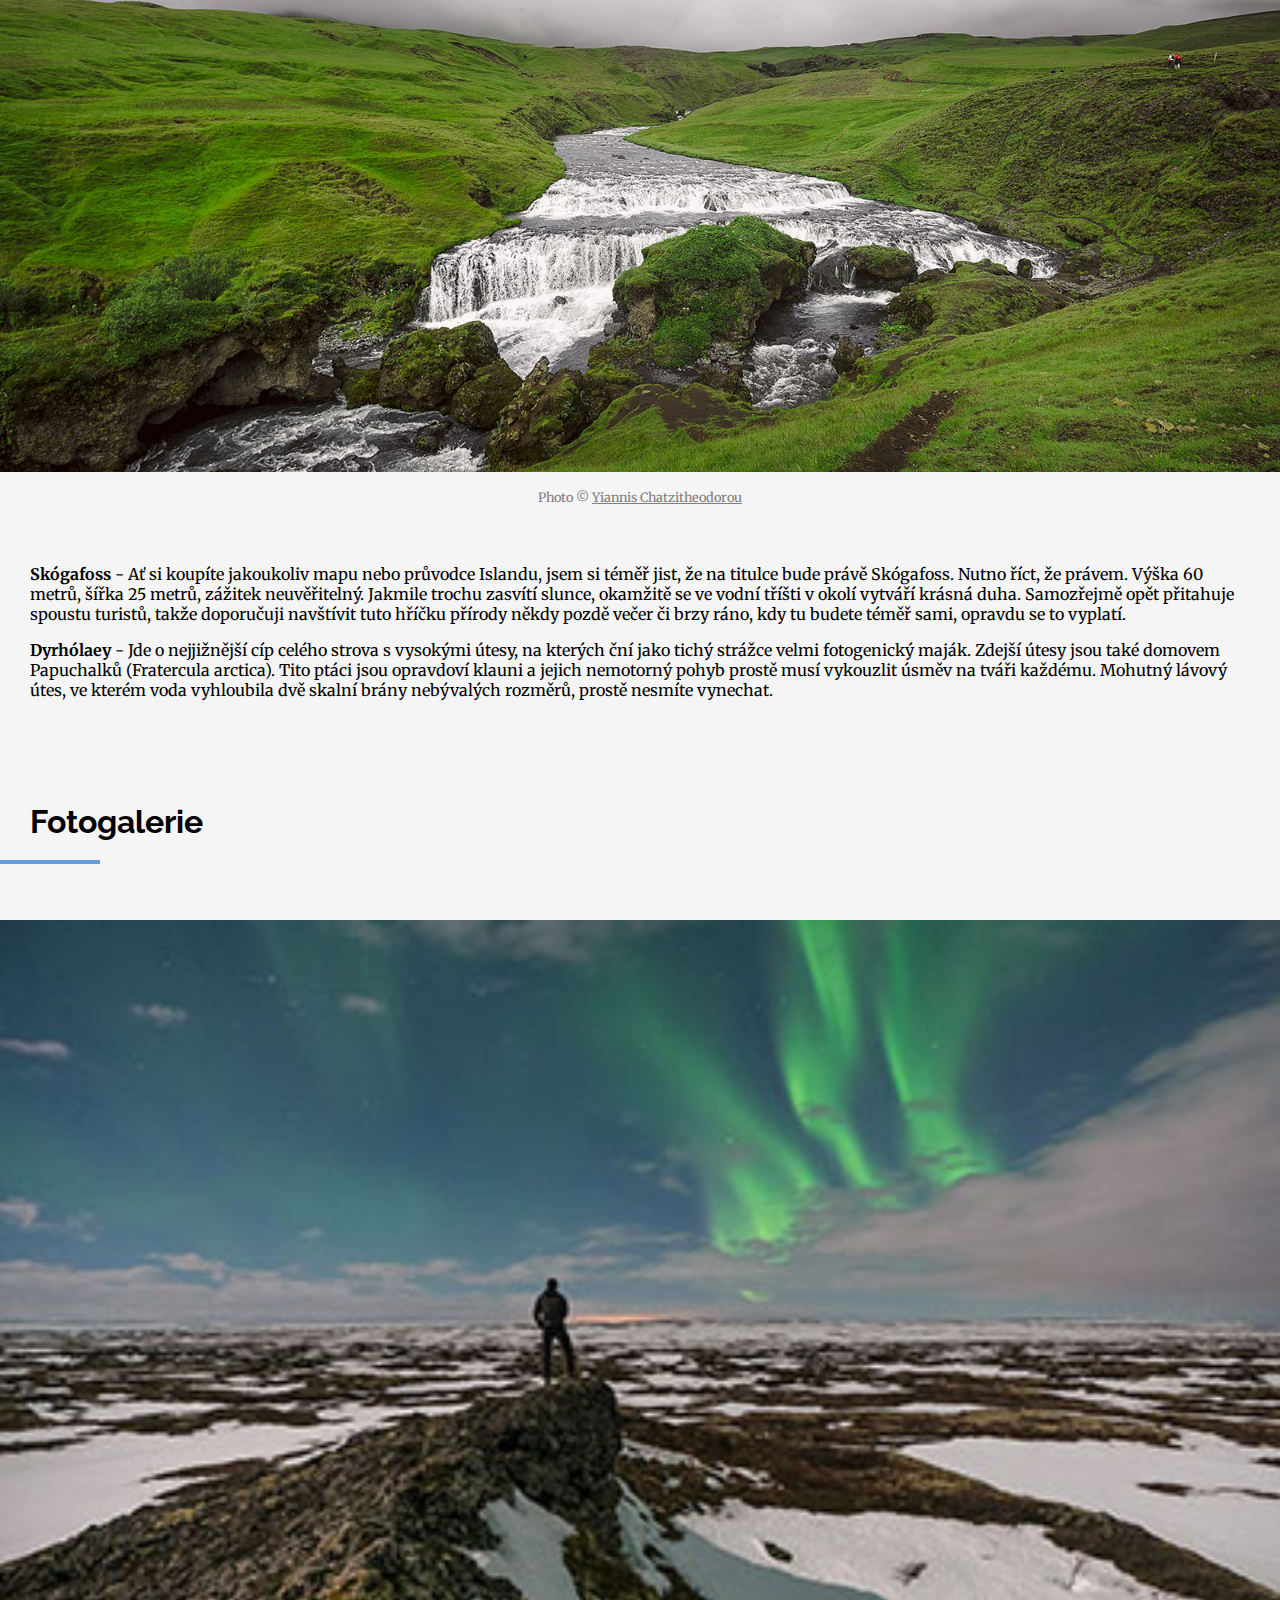
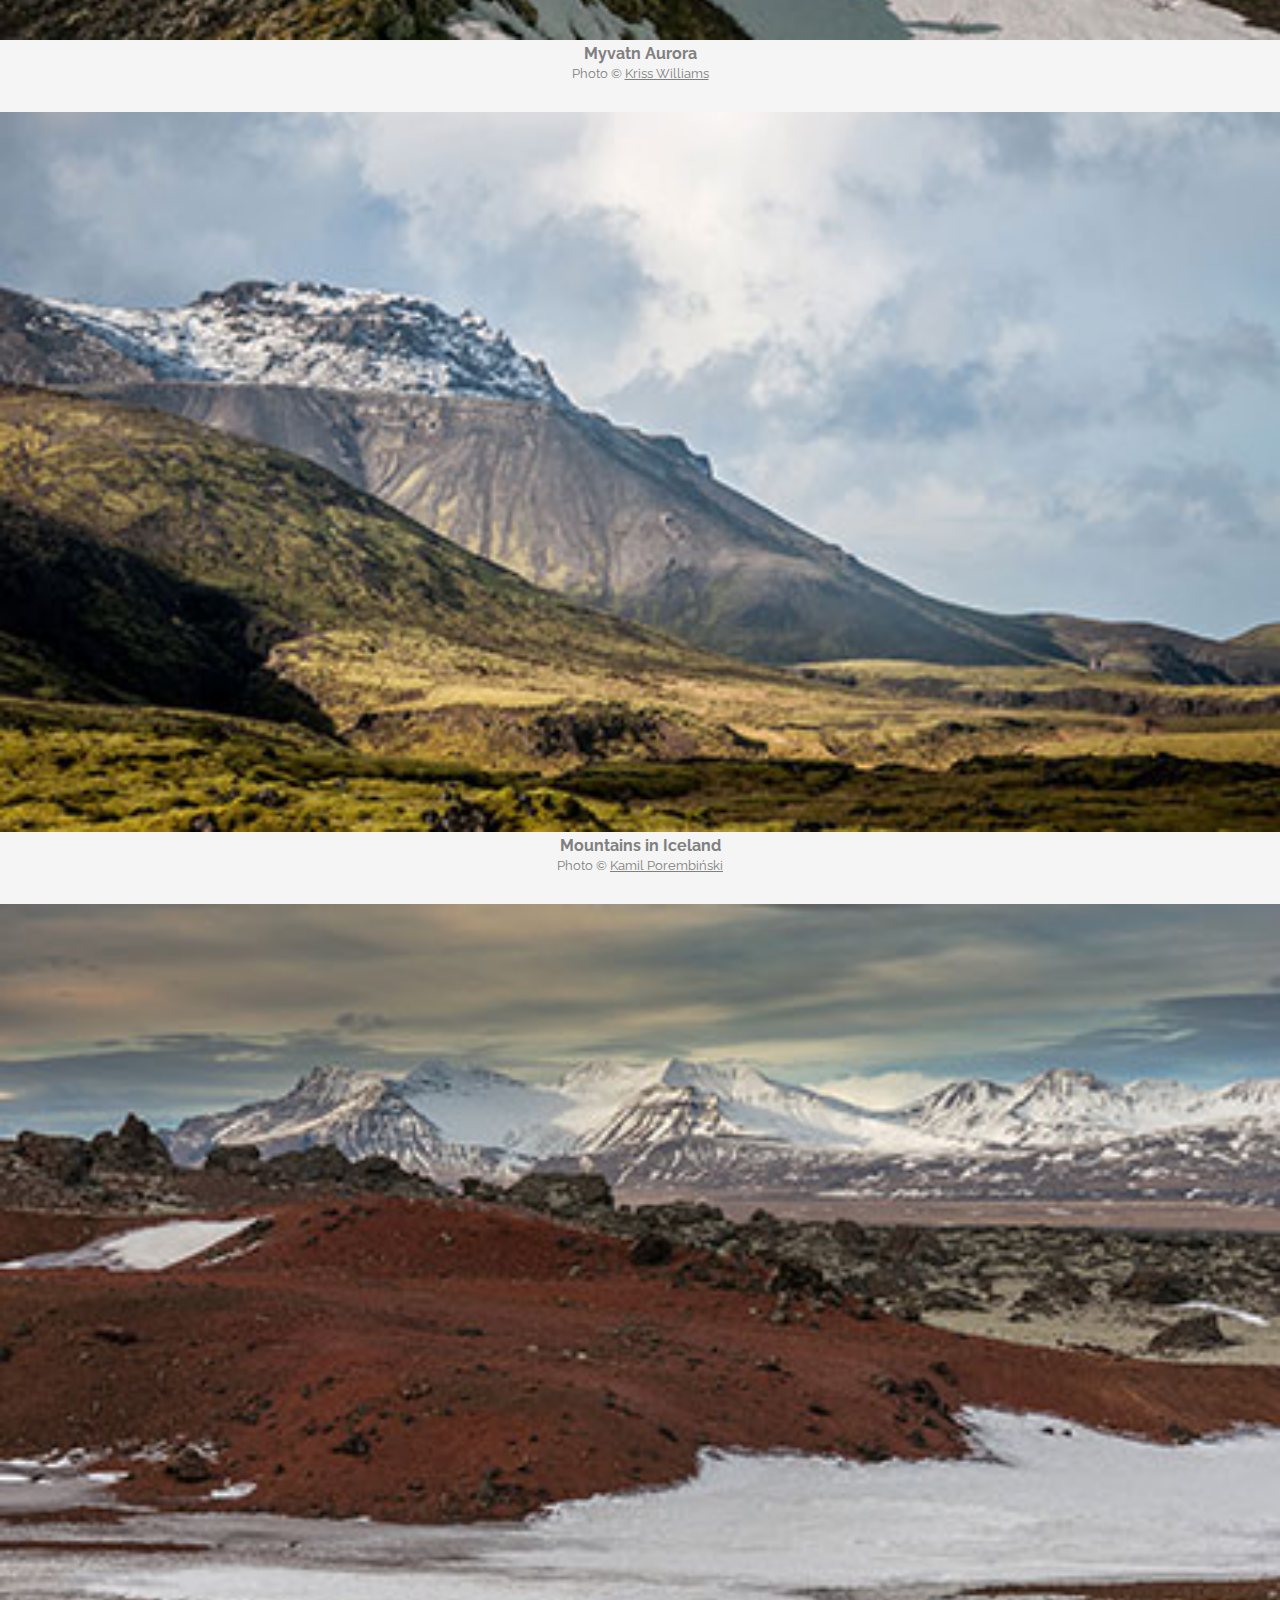
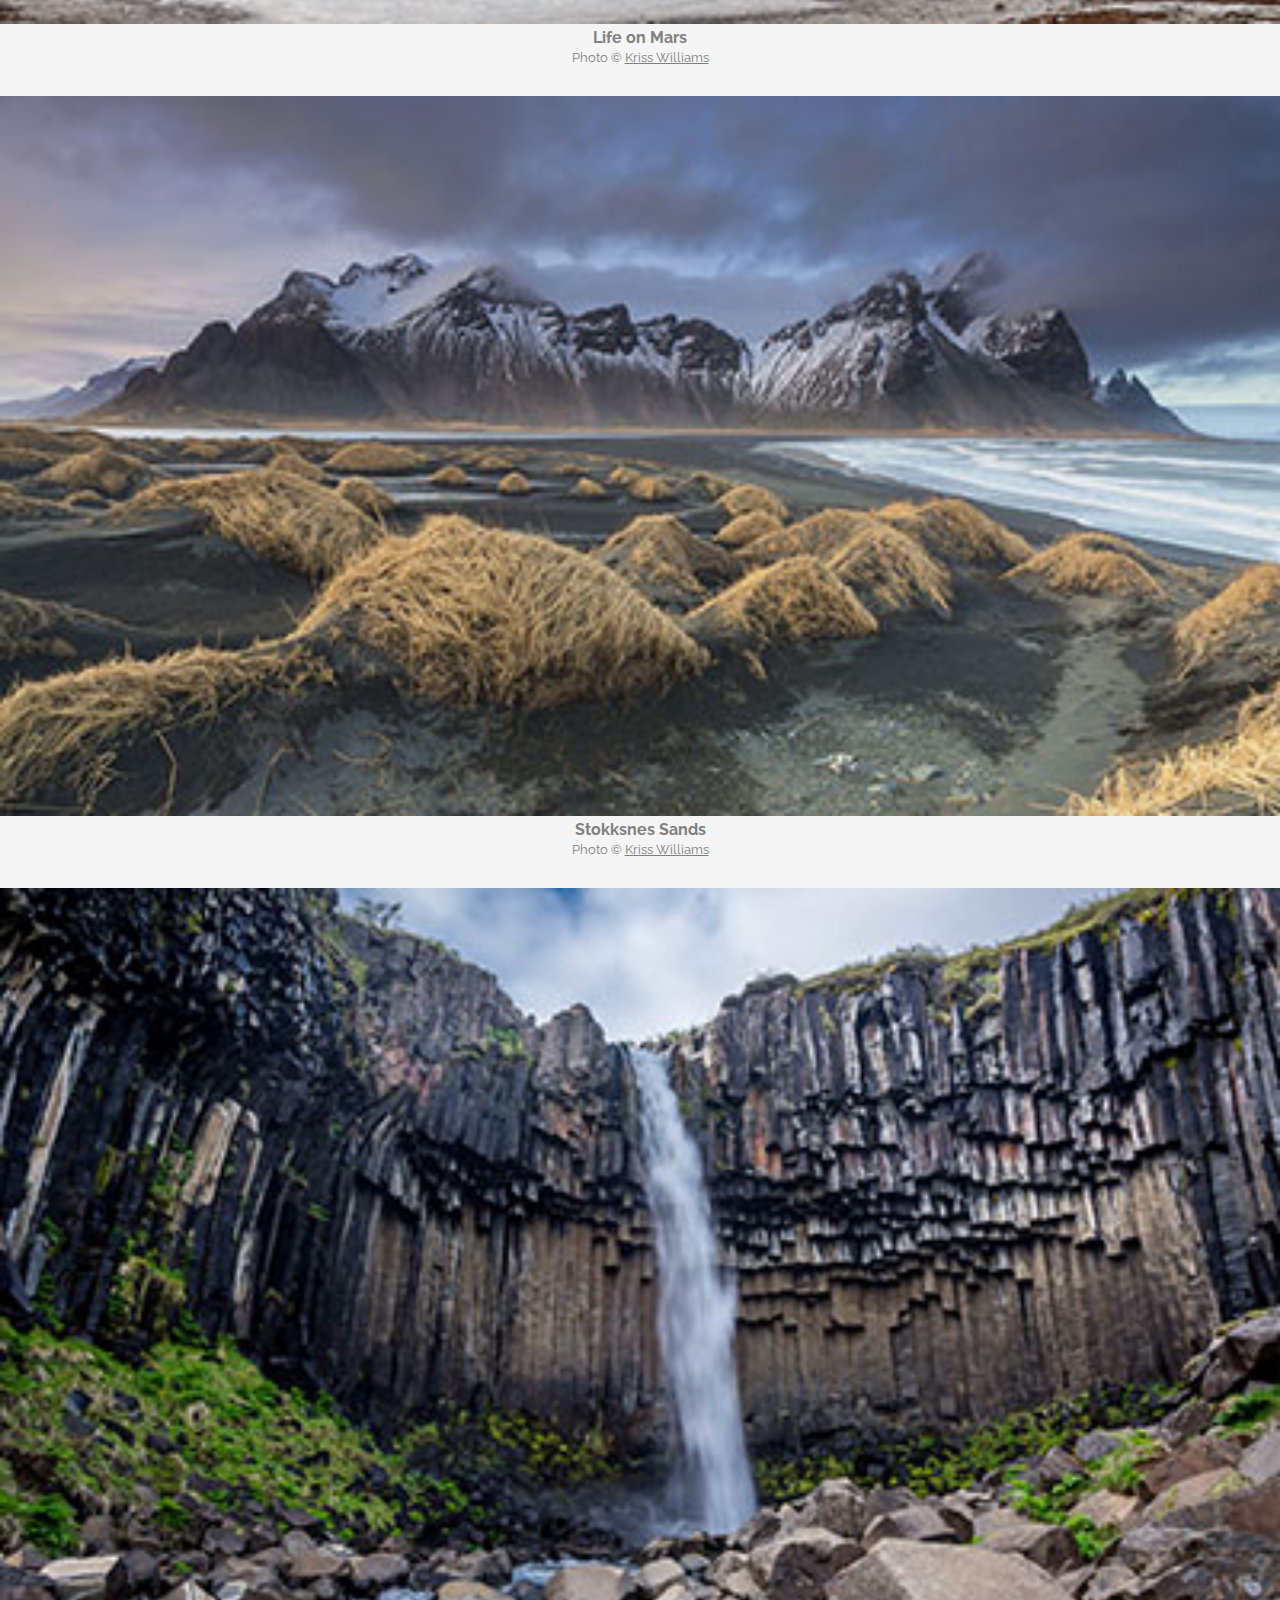
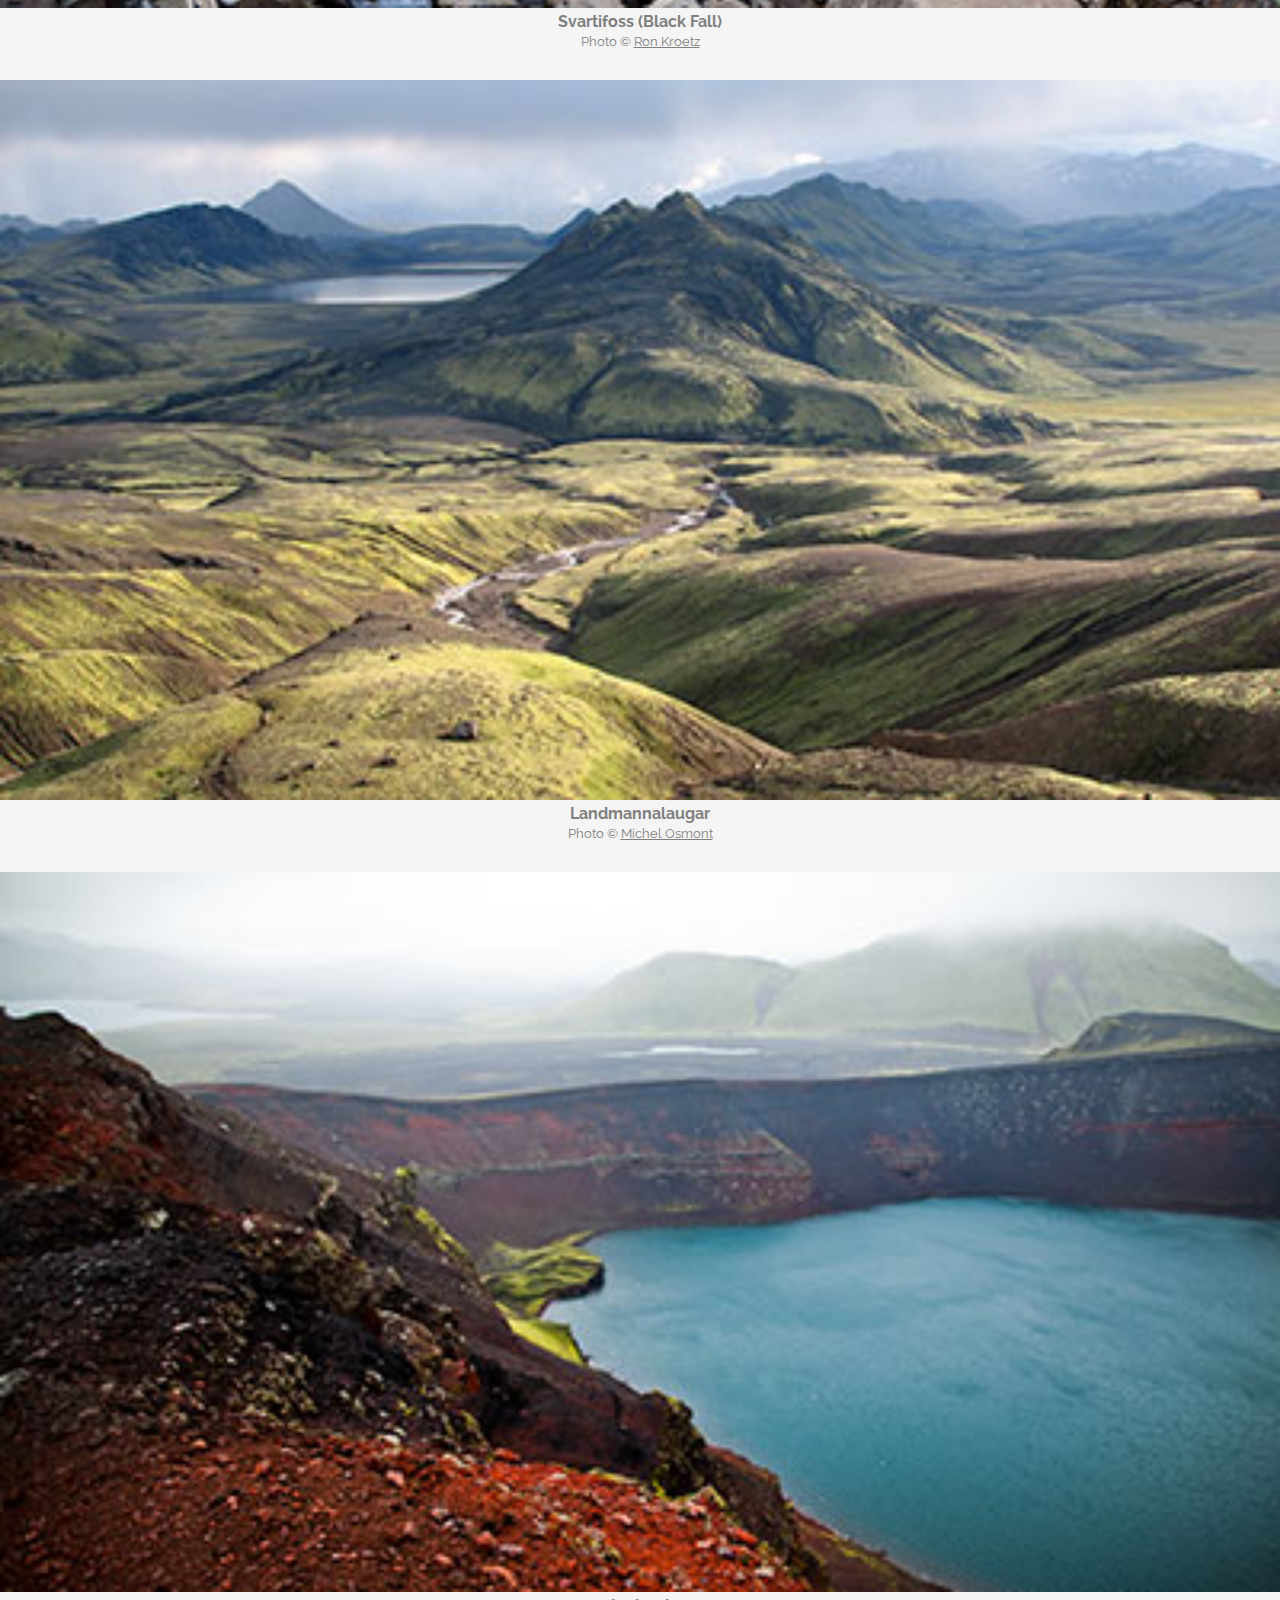
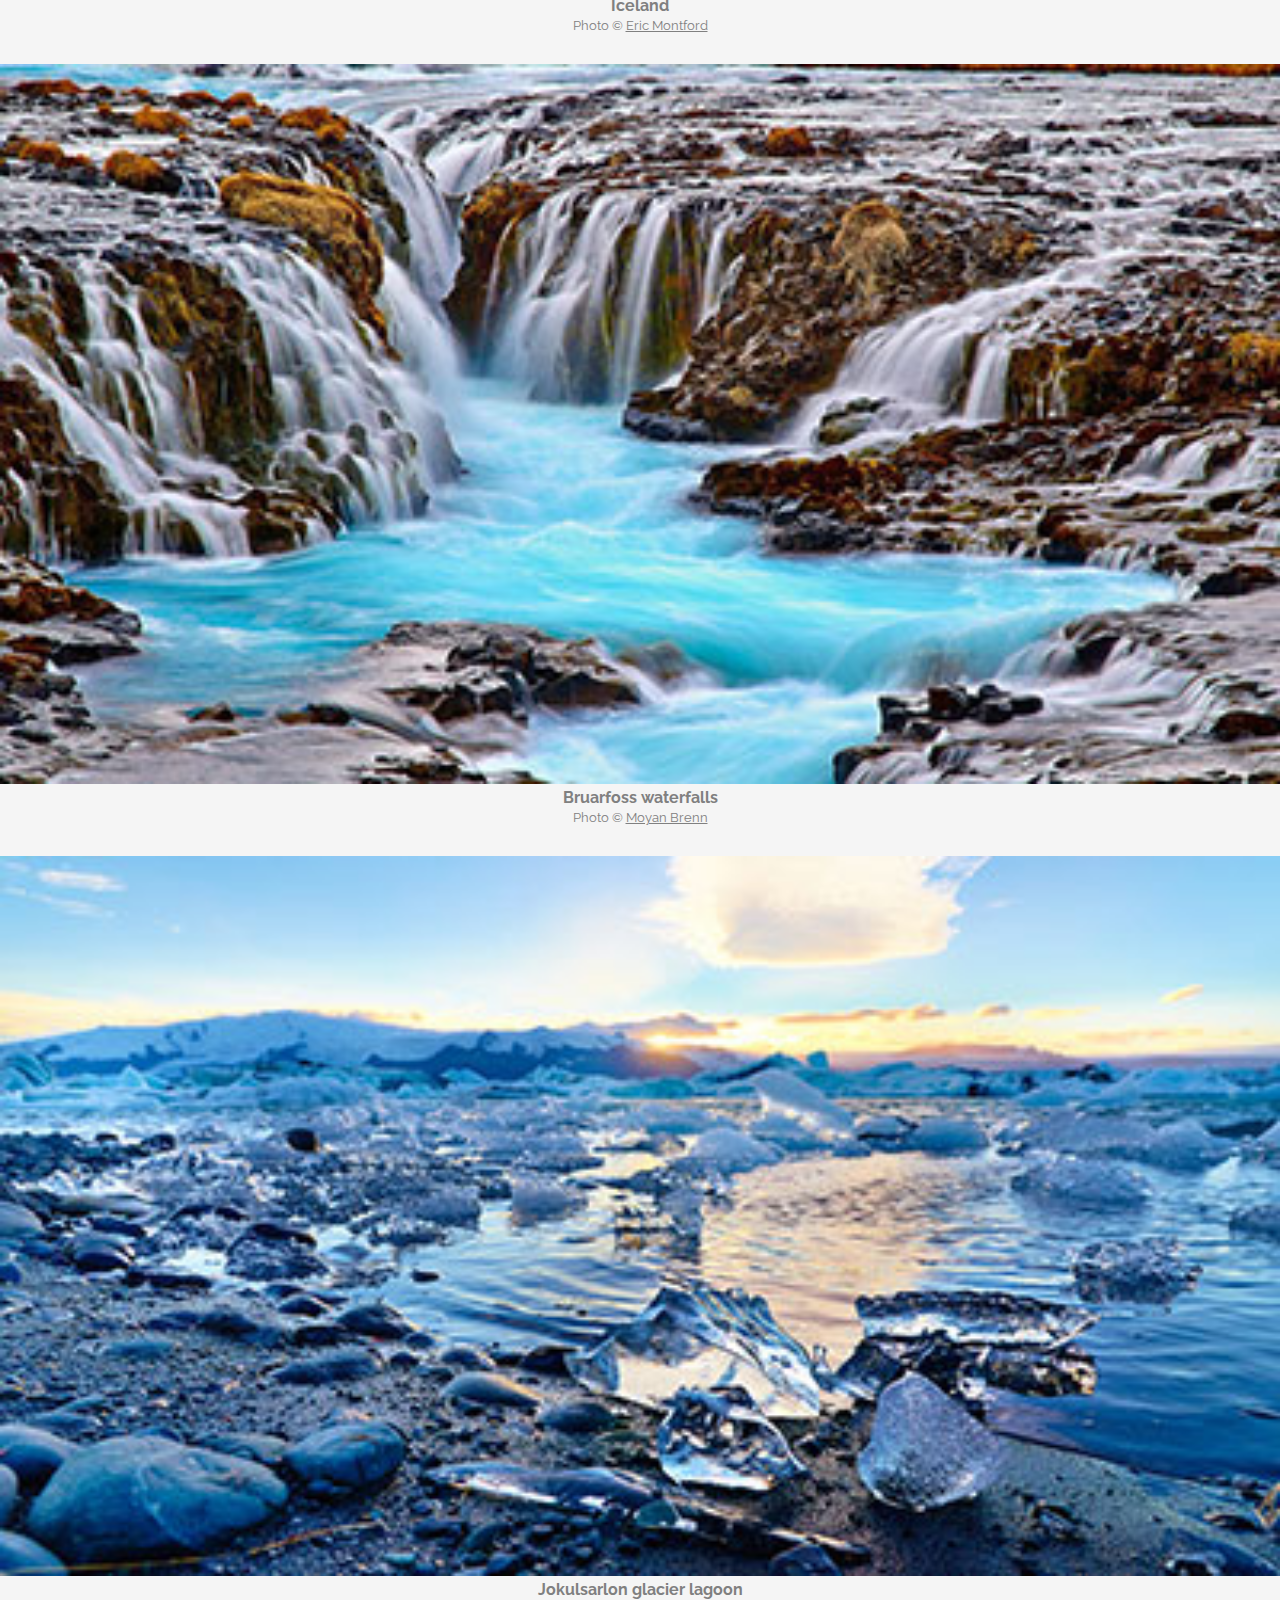
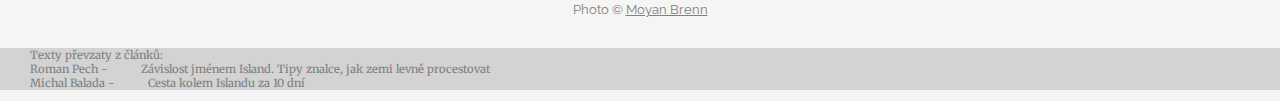
==== commit 19d65719: "Mobil hotovo" ====
--- a/zadani/soft/index.html
+++ b/zadani/soft/index.html
@@ -27,7 +27,7 @@
     <nav>
 
         <ul class="menu">
-            <li><a href="#">Úvod</a></li>
+            <li><a href="#uvod">Úvod</a></li>
             <li><a href="#proc">Proč jet na Island</a></li>
             <li><a href="#videt">Co musíte vidět</a></li>
             <li><a href="#galerie">Fotogalerie</a></li>
@@ -46,12 +46,12 @@
         <p>Když máte to štěstí a zrovna nesoptí některá z místních sopek, nabízí tento vulkanicky nejaktivnější ostrov Evropy úžasné pohledy, které prostě jinde nemáte šanci spatřit. Pro Středoevropana, suchozemce je to úplně jiný svět.</p>
     
     </article>
-    
-        <img src="../../images/island1.jpg" class="obr" alt="Island">
-        <p class="popisek">
+    <div class="obr">
+        <img src="../../images/island1.jpg" class="obr1" alt="Island">
+        <p class="popisek-copy">
             Photo &copy; <a href="https://flic.kr/p/yFnyAT">Moyan Brenn</a>
         </p>
-    
+    </div>
 
         <!-- sekce Proč -->
     <article id="proc" class="proc">
@@ -66,17 +66,17 @@
     
     </article>
 
-    
-        <img src="../../images/island2.jpg" class="obr" alt="Island">
-        <p class="popisek">
+    <div class="obr">
+        <img src="../../images/island2.jpg" class="obr2" alt="Island">
+        <p class="popisek-copy">
             Photo &copy; <a href="https://flic.kr/p/yiAg2h">Moyan Brenn</a>
         </p>
-    
+    </div>
 
         <!-- sekce Co musíte vidět -->
-    <article id="videt" class="videt">
+    <article  class="videt">
 
-        <h2>Co musíte vidět</h2>
+        <h2 id="videt">Co musíte vidět</h2>
 
         <p><strong>Poloostrov Reykjanes</strong> - Než z letiště v Keflavíku zamíříte do hlavního města, zajeďte se podívat na tento poloostrov. Je to zajížďka jen pár kilometrů a rázem se dostanete do krajiny pro Island přímo typické. Cestu lemují lávová pole připomínající doslova měsíční krajinu. Pro Středoevropana něco neuvěřitelného. Ani kousek zeleně, kam oko dohlédne jen černá suť a rozpraskané lávové desky. Mezi tím vším až mysteriózně vypadající geotermální elektrárny. Na pobřeží pak vystupují z vody poutavé skalní útvary Reykjanesta.</p>
 
@@ -87,13 +87,14 @@
         <p><strong>Geysir</strong> - Kousek od Gullfossu je oblast, která turisty přitahuje jako magnet. Geysir, který dal název všem ostatním gejzírům světa. On sám se však již téměř odmlčel, údajně chrlí vodu jen velmi zřídka. Zato jeho menší a mladší soused, pojmenovaný Strokkur, prská do okolí vařící sloupec vody v méně či více pravidelných intervalech každých pár minut.</p>
 
         <p><strong>Seljalandsfoss</strong> - To už jsme na jižním pobřeží. Tento 60 metrů vysoký vodopád je výjimečný především tím, že se na něho můžete podívat nejen shora, ze stran, ale také jej obejít a hledět do okolní krajiny přes masy vody, které kolem Vás padají.</p>
-
-        <img src="../../images/island3.jpg" class="obr" alt="Island">
-        <p class="popisek">
+    </article>
+        <div class="obr">
+        <img src="../../images/island3.jpg" class="obr3" alt="Island">
+        <p class="popisek-copy">
             Photo &copy; <a href="https://flic.kr/p/LfcKHP">Yiannis Chatzitheodorou</a>
         </p>
-
-
+        </div>
+    <article  class="videt">
         <!-- změna strany, aby to celé bylo hezčí :) -->
 
         <p><strong>Skógafoss</strong> - Ať si koupíte jakoukoliv mapu nebo průvodce Islandu, jsem si téměř jist, že na titulce bude právě Skógafoss. Nutno říct, že právem. Výška 60 metrů, šířka 25 metrů, zážitek neuvěřitelný. Jakmile trochu zasvítí slunce, okamžitě se ve vodní tříšti v okolí vytváří krásná duha. Samozřejmě opět přitahuje spoustu turistů, takže doporučuji navštívit tuto hříčku přírody někdy pozdě večer či brzy ráno, kdy tu budete téměř sami, opravdu se to vyplatí.</p>
@@ -101,11 +102,11 @@
         <p><strong>Dyrhólaey</strong> - Jde o nejjižnější cíp celého strova s vysokými útesy, na kterých ční jako tichý strážce velmi fotogenický maják. Zdejší útesy jsou také domovem Papuchalků (Fratercula arctica). Tito ptáci jsou opravdoví klauni a jejich nemotorný pohyb prostě musí vykouzlit úsměv na tváři každému. Mohutný lávový útes, ve kterém voda vyhloubila dvě skalní brány nebývalých rozměrů, prostě nesmíte vynechat.</p>
 
     </article>
-
+    <article>
         <!-- sekce Fotogalerie -->
 
         <h2>Fotogalerie</h2>
-
+    </article>
         <section id="galerie" class="galerie">
 
             <figure class="foto">
@@ -191,9 +192,6 @@
             Roman Pech - <a href="http://cestovani.idnes.cz/island-a-roman-pech-0nh-/kolem-sveta.aspx?c=A140519_125122_kolem-sveta_tom">Závislost jménem Island. Tipy znalce, jak zemi levně procestovat</a><br>
             Michal Balada - <a href="http://www.pohora.cz/tipy-na-vylety/16352-cesta-kolem-islandu-za-10-dni/">Cesta kolem Islandu za 10 dní</a>
         </p>
-        <p>
-            Úvodní fotografie &copy; <a href="https://flic.kr/p/gett4S">Moyan Brenn</a>
-        </p>
     </footer>
 
     </body>
--- a/zadani/soft/style.css
+++ b/zadani/soft/style.css
@@ -1,5 +1,5 @@
 /* nejsme vcerejsi, pouzivame moderni box model */
-*, ::after, ::before { box-sizing: border-box; }
+
 
 /*
  BARVY
@@ -7,24 +7,43 @@
  dekorace nadpisů #629edb
 */
 
+/* ---------------------VERZE PRO MOBIL---------------------- */
+
+*,
+::after,
+::before {
+    box-sizing: border-box;
+}
 
 body {
     margin: 0;
     padding: 0;
-    width: 500px;
+    width: 100%;
+    font-size: 16px;
     background-color: #f5f5f5;
     font-family: 'Merriweather', serif;
-    font-size: 16px;
-    text-align: left;
 }
 
 h2 {
     font-family: 'Raleway', serif;
     font-size: 2rem;
-}
-
-.obr {
-    width: 500px;
+    text-align: left;
+    position: relative;
+}
+
+h2::after {
+    content: "";
+    display: block;
+    width: 100px;
+    height: 4px;
+    background-color: #629edb;
+    margin: 20px -30px;
+}
+
+
+img {
+    width: 100%;
+    margin: 0;
 }
 
 /* HLAVICKA */
@@ -32,16 +51,15 @@
 header {
     text-align: center;
     color: white;
+    background-color: lightgrey;
     background-image: url("../../images/island-hlavicka.jpg");
-    max-height: 800px;
     background-repeat: no-repeat;
     background-size: cover;
+    background-position: center;
+    margin: 0;
     padding-top: 30px;
     padding-bottom: 30px;
 }
-    
-
-
 
 .titulek {
     font-family: 'Raleway', serif;
@@ -49,59 +67,168 @@
 }
 
 .perex {
+    color: whitesmoke;
     font-size: 1rem;
     padding-left: 80px;
     padding-right: 80px;
-   /* padding-bottom: 20px;
-    border-bottom: 2px solid white;*/
-    
+}
+
+.autor::before {
+    content: "";
+    display: block;
+    width: 100px;
+    height: 2px;
+    background-color: whitesmoke;
+    margin: 10px auto;
 }
 
 .autor {
     font-size: 1rem;
     font-style: italic;
-}
+    opacity: 0.8;
+    margin-top: 10px;
+}
+
 /* MAIN */
+
 main {
-    width: 100%;
+    width: 100%;    
+}
+article {
+    width: 100%;    
     padding: 30px;
-    text-align: justify;
-}
+    text-align: left;
+}
+
+
 /* MENU */
+
 .menu {
-text-align: center;
-font-size: 2rem;
-text-transform:uppercase;
-list-style-type: none;
-
-}
-
-
+    text-align: center;
+    padding: 0;
+    font-size: 2rem;
+    text-transform: uppercase;
+    list-style-type: none;
+}
+
+.menu li {
+    border-bottom: 1px solid lightgray;
+    text-decoration: none;
+}
+
+.menu a {
+    text-decoration: none;
+    color: gray;
+
+
+}
 
 /* OBSAH */
-.uvod {
-
-}
- .popisek {
-     text-align: center;
- }
+
+.popisek {
+    font-size: 1rem;
+    font-weight: bold;
+    color: grey;
+    text-align: center;
+    font-family: 'Raleway', serif;
+    margin: 0px 5px 30px 5px;
+}
+
+.popisek-copy {
+    font-size: 0.8rem;
+    color: grey;
+    text-align: center;
+    font-weight: normal;
+}
+
+.popisek a, .popisek-copy a {
+    color: grey;
+}
 
 
 /* FOTOGALERIE */
 .galerie {
-display: block;
+    display: block;
+}
+
+figure {
+    margin: 0;
 }
 
 .foto {
-width: auto;
+    width: 100%;
 
 }
 
 
 
 /* PATICKA */
-footer, a {
-    font-size: 0.8rem;
-    color: grey;
-    text-align:left;
-}
+footer,
+footer a {
+    font-size: 0.7rem;
+    color: grey;
+    background-color: lightgrey;
+    text-align: left;
+    padding-left: 30px;
+    text-decoration: none;
+}
+
+/*---------VERZE PRO TABLET-------------*/
+
+@media (min-width: 500px) and (max-width: 1000px) {
+
+    /* menu v radku */
+    body {
+        ;
+    }
+
+    .menu {
+        display: flex;
+        justify-content: space-around;
+        border-bottom: 1px solid lightgray;
+        border-top: 1px solid lightgray;
+        font-size: 1rem;
+        padding-left: 30px;
+        padding-right: 30px;
+    }
+
+    .menu li {
+        border-right: 1px solid lightgray;
+
+
+    }
+
+    .menu li:last-child  {
+        border-right: none;
+    }
+
+    /*popisky obrazku*/
+
+    
+    .popisek {
+        position: relative;
+    }
+
+    .popisek-copy {
+        position: absolute;
+        bottom: 10px;
+        right: 10px;
+    }
+
+    /* galerie - fotky po dvou */
+
+    .galerie {
+        display: flex;
+        flex-wrap: wrap;
+    }
+
+    .foto {
+        width: 50%;
+        margin-left: 0px;
+        margin-right: 0px;
+    }
+
+    .foto:hover {}
+
+
+}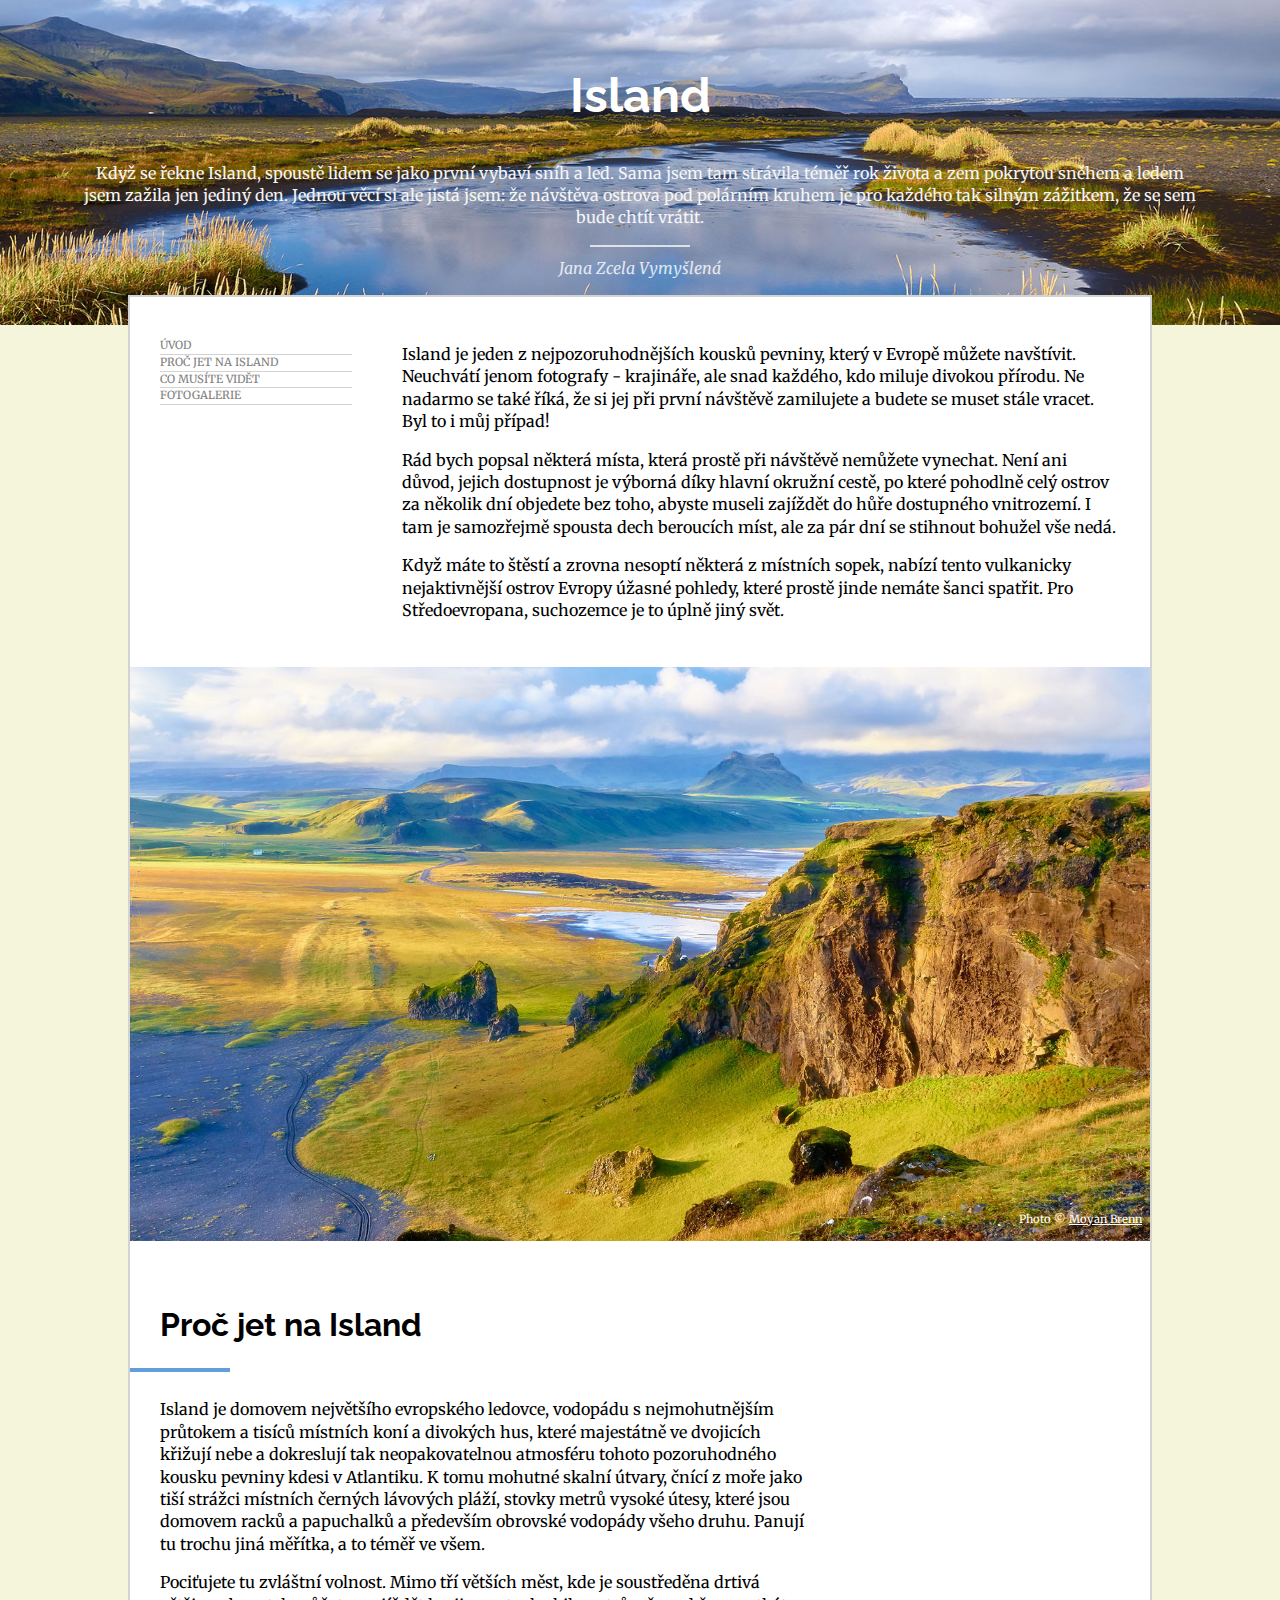
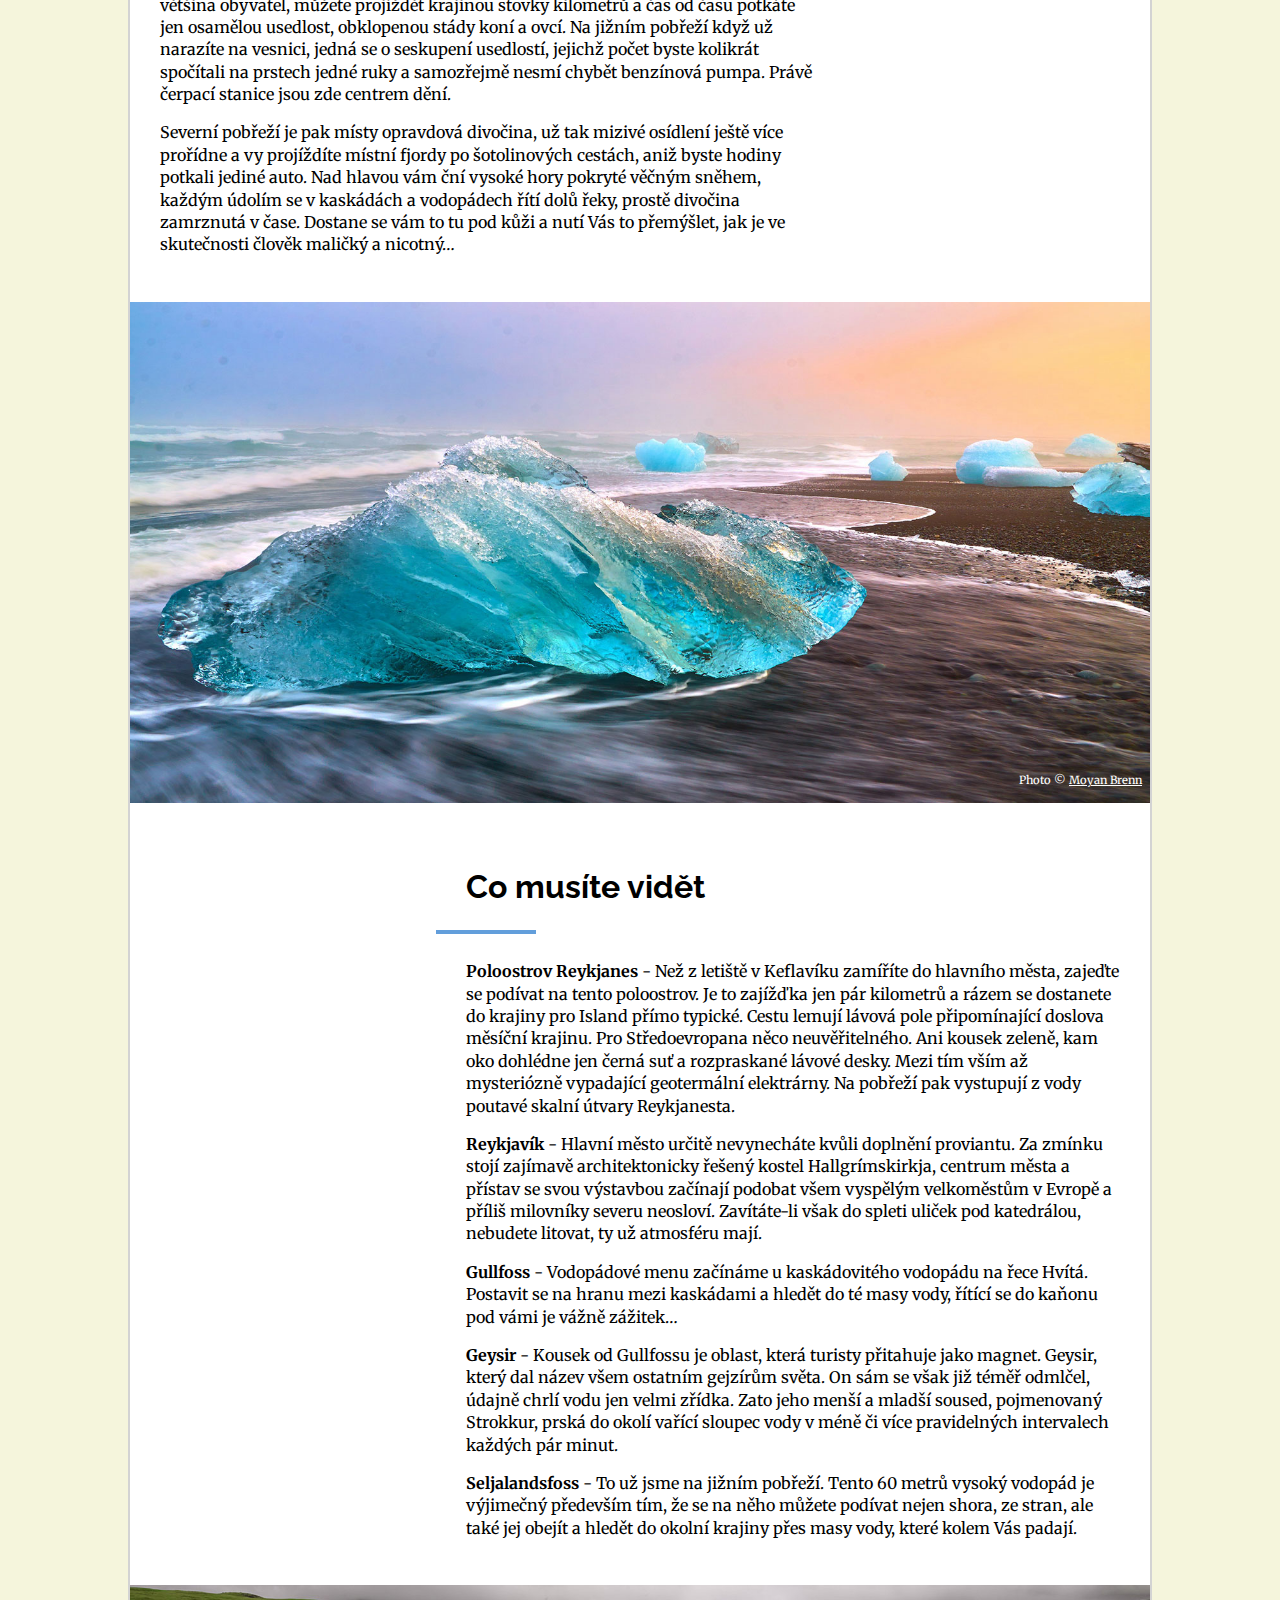
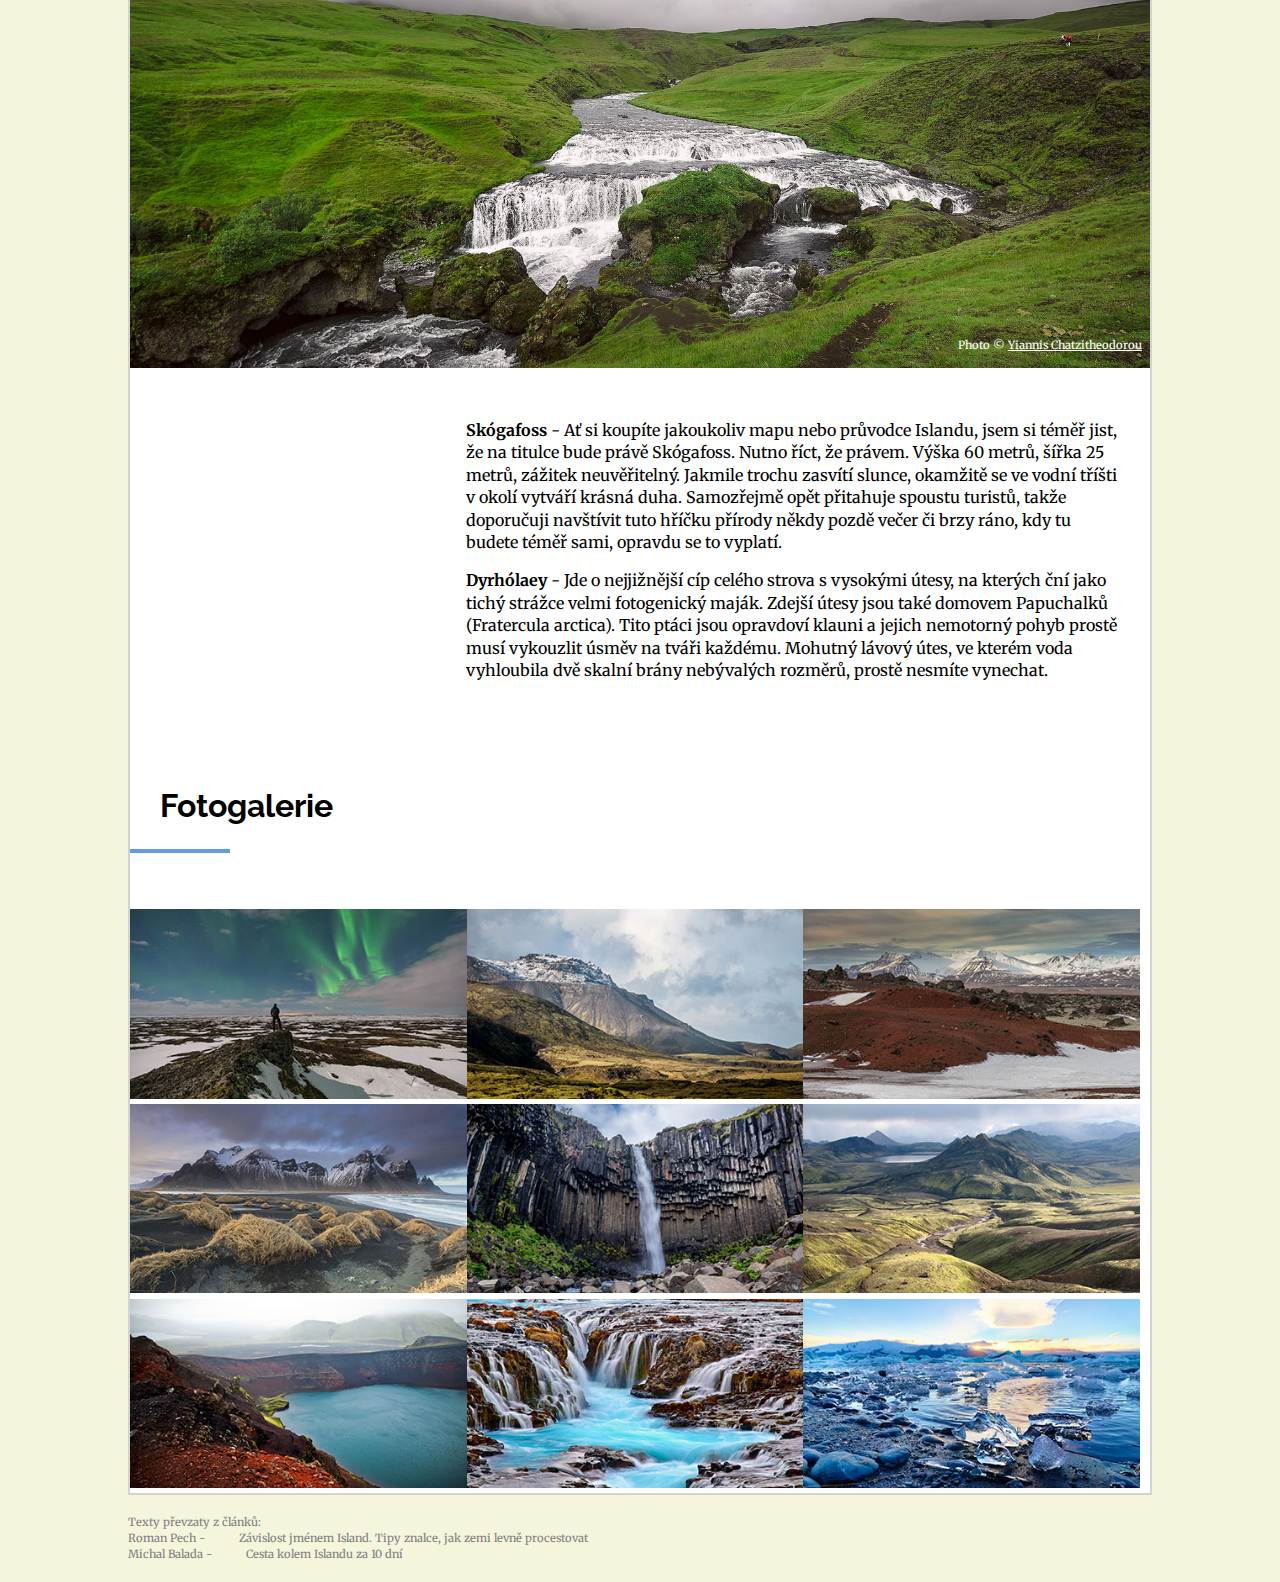
==== commit ac8ca8d2: "hotovo vse" ====
--- a/zadani/soft/index.html
+++ b/zadani/soft/index.html
@@ -23,8 +23,8 @@
 
         <!-- menu -->
     <main>
-
-    <nav>
+    <div class="pc-uvod">
+        <nav>
 
         <ul class="menu">
             <li><a href="#uvod">Úvod</a></li>
@@ -33,9 +33,9 @@
             <li><a href="#galerie">Fotogalerie</a></li>
         </ul>
     
-    </nav> 
-
-    <article id="uvod" class="uvod">
+        </nav> 
+
+        <article id="uvod" class="uvod">
 
         <!-- sekce Úvod -->
 
@@ -45,7 +45,9 @@
 
         <p>Když máte to štěstí a zrovna nesoptí některá z místních sopek, nabízí tento vulkanicky nejaktivnější ostrov Evropy úžasné pohledy, které prostě jinde nemáte šanci spatřit. Pro Středoevropana, suchozemce je to úplně jiný svět.</p>
     
-    </article>
+        </article>
+    </div>
+
     <div class="obr">
         <img src="../../images/island1.jpg" class="obr1" alt="Island">
         <p class="popisek-copy">
--- a/zadani/soft/style.css
+++ b/zadani/soft/style.css
@@ -22,6 +22,7 @@
     font-size: 16px;
     background-color: #f5f5f5;
     font-family: 'Merriweather', serif;
+    line-height: 1.4;
 }
 
 h2 {
@@ -92,10 +93,11 @@
 /* MAIN */
 
 main {
-    width: 100%;    
-}
+    width: 100%;
+}
+
 article {
-    width: 100%;    
+    width: 100%;
     padding: 30px;
     text-align: left;
 }
@@ -141,7 +143,8 @@
     font-weight: normal;
 }
 
-.popisek a, .popisek-copy a {
+.popisek a,
+.popisek-copy a {
     color: grey;
 }
 
@@ -173,14 +176,15 @@
     text-decoration: none;
 }
 
+footer {
+    padding: 15px 30px;
+}
+
 /*---------VERZE PRO TABLET-------------*/
 
 @media (min-width: 500px) and (max-width: 1000px) {
 
     /* menu v radku */
-    body {
-        ;
-    }
 
     .menu {
         display: flex;
@@ -192,27 +196,54 @@
         padding-right: 30px;
     }
 
-    .menu li {
-        border-right: 1px solid lightgray;
-
-
-    }
-
-    .menu li:last-child  {
-        border-right: none;
-    }
+    .menu a {
+        font-size: 0.8rem;
+    }
+
 
     /*popisky obrazku*/
-
-    
+    .obr {
+        position: relative;
+    }
+
+    .obr p,
+    .obr a {
+        color: white;
+    }
+
+    .obr p {
+        position: absolute;
+        right: 0.5rem;
+        bottom: 0.5rem;
+
+        font-size: 0.7rem;
+    }
+
+    .foto {
+        position: relative;
+    }
+
+    figcaption {
+        width: 100%;
+        height: 30%;
+        position: absolute;
+        bottom: 0;
+        left: 0;
+        color: white;
+        background-color: rgba(73, 73, 73, 0.5);
+
+    }
+
     .popisek {
-        position: relative;
-    }
-
-    .popisek-copy {
-        position: absolute;
-        bottom: 10px;
-        right: 10px;
+        margin: 0 !important;
+        color: white;
+        display: none;
+
+    }
+
+    figcaption .popisek-copy,
+    figcaption .popisek-copy a {
+        color: white;
     }
 
     /* galerie - fotky po dvou */
@@ -228,7 +259,131 @@
         margin-right: 0px;
     }
 
-    .foto:hover {}
-
+}
+
+/*---------VERZE PRO PC-------------*/
+
+@media (min-width: 1000px) {
+
+    body {
+        background-color: beige;
+    }
+
+    main {
+        width: 80%;
+        justify-items: center;
+        background-color: white;
+        margin: 0 auto;
+        margin-top: -30px;
+        border: 2px solid lightgrey;
+    }
+
+    .pc-uvod {
+        display: flex;
+        flex: row;
+    }
+
+    .menu {
+        font-size: 0.7rem;
+        text-align: left;
+    }
+
+    nav {
+        width: 30%;
+        padding-left: 30px;
+        padding-right: 20px;
+        margin-top: 30px;
+    }
+
+    nav li {
+        border-bottom: ;
+    }
+
+    .uvod {
+        flex-grow: 1;
+    }
+
+    .obr {
+        position: relative;
+    }
+
+    .proc {
+        width: 70%;
+        margin-right: 30%;
+    }
+    .videt {
+        width: 70%;
+        margin-left: 30%;
+    }
+
+    .obr p,
+    .obr a {
+        color: white;
+    }
+
+    .obr p {
+        position: absolute;
+        right: 0.5rem;
+        bottom: 0.5rem;
+
+        font-size: 0.7rem;
+    }
+
+    .foto {
+        position: relative;
+    }
+
+    figcaption {
+        width: 100%;
+        height: 30%;
+        position: absolute;
+        bottom: 0;
+        left: 0;
+        color: white;
+        background-color: rgba(73, 73, 73, 0.5);
+
+    }
+
+    .popisek {
+        margin: 0 !important;
+        color: white;
+        display: none;
+
+    }
+
+    figcaption .popisek-copy,
+    figcaption .popisek-copy a {
+        color: white;
+    }
+
+    /* galerie - fotky po třech */
+
+    .galerie {
+        display: flex;
+        flex-wrap: wrap;
+    }
+
+    .foto {
+        width: 33%;
+        margin-left: 0px;
+        margin-right: 0px;
+    }
+
+    .foto:hover .popisek {
+        display: block;
+    }
+
+    footer, footer a {
+        background-color: transparent;
+    }
+    footer {
+        width: 80%;
+        margin: 20px auto;
+        padding: 0;
+    }
+    footer p {
+        margin: 0;
+        padding: 0;
+    }
 
 }